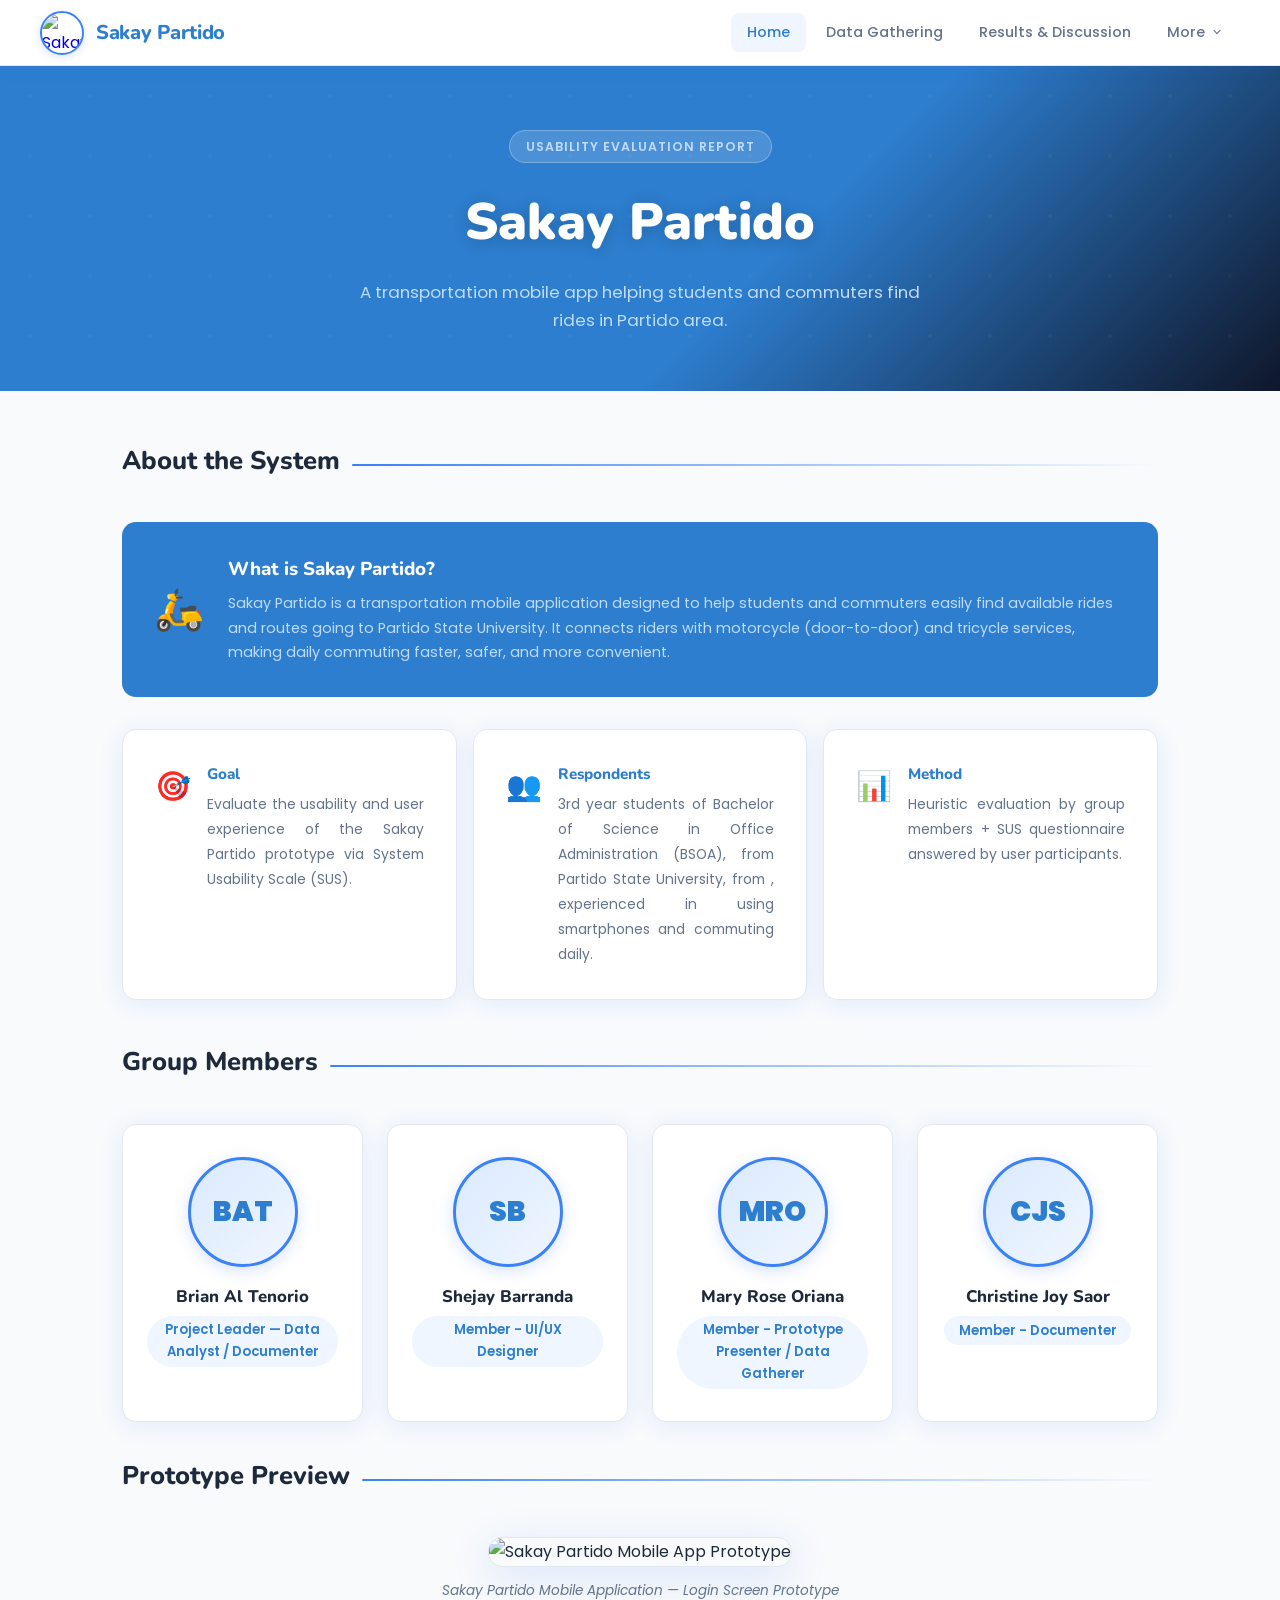
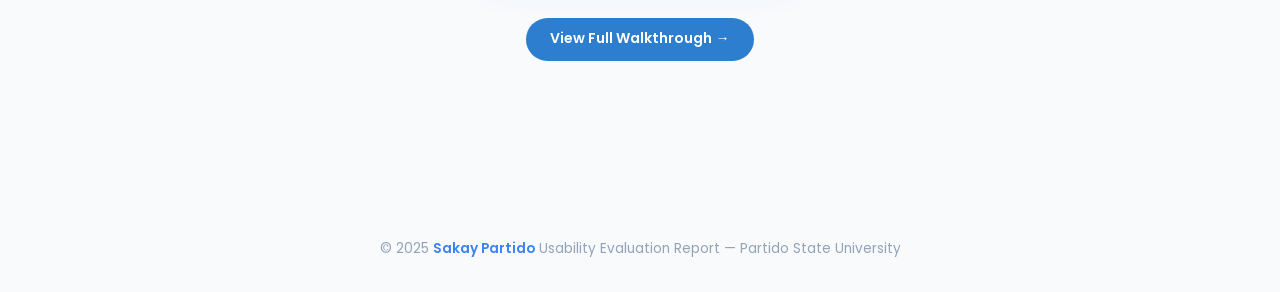
==== index.html @ 9b3f24c7 "Edited some" ====
<!DOCTYPE html>
<html lang="en">
<head>
    <meta charset="UTF-8">
    <meta name="viewport" content="width=device-width, initial-scale=1.0">
    <title>Sakay Partido – Home</title>
    <link rel="stylesheet" href="style.css">
</head>
<body>

<!-- ─── NAVIGATOR ─── -->
<nav>
    <a class="logo-container" href="index.html">
        <div class="logo-circle">
            <img src="Logo.png" alt="Sakay Partido Logo">
        </div>
        <h2>Sakay Partido</h2>
    </a>
    <div class="nav-links">
        <a href="index.html" class="active">Home</a>
        <a href="data-gathering.html">Data Gathering</a>
        <a href="result.html">Results &amp; Discussion</a>
        <div class="dropdown">
            <button class="dropdown-btn" id="moreBtn">
                More
                <svg viewBox="0 0 20 20" fill="currentColor">
                    <path fill-rule="evenodd" d="M5.23 7.21a.75.75 0 011.06.02L10 11.168l3.71-3.938a.75.75 0 111.08 1.04l-4.25 4.5a.75.75 0 01-1.08 0l-4.25-4.5a.75.75 0 01.02-1.06z" clip-rule="evenodd"/>
                </svg>
            </button>
            <div class="dropdown-menu" id="dropdownMenu">
                <a href="reflection.html"><span class="icon">💭</span> Reflection</a>
                <a href="prototype.html"><span class="icon">📱</span> Prototype Walkthrough</a>
            </div>
        </div>
    </div>
</nav>

<!-- ─── HERO ─── -->
<div class="page-header">
    <div class="tag">Usability Evaluation Report</div>
    <h1>Sakay Partido</h1>
    <p>A transportation mobile app helping students and commuters find rides in Partido area.</p>
</div>

<!-- ─── MAIN ─── -->
<main>

    <!-- About -->
    <div class="section-divider">
        <h2 class="section-title">About the System</h2>
    </div>

    <div class="info-strip">
        <div class="icon-big">🛵</div>
        <div>
            <h3>What is Sakay Partido?</h3>
            <p>Sakay Partido is a transportation mobile application designed to help students and commuters easily find available rides and routes going to Partido State University. 
            It connects riders with motorcycle (door-to-door) and tricycle services, making daily commuting faster, safer, and more convenient.</p>
        </div>
    </div>

    <div style="display:grid; grid-template-columns: repeat(auto-fit, minmax(220px,1fr)); gap:1rem; margin-bottom:2.5rem;">
        <div class="card" style="margin-bottom:0; display:flex; align-items:flex-start; gap:1rem;">
            <div style="font-size:1.8rem; flex-shrink:0;">🎯</div>
            <div>
                <h3 style="border:none; padding:0; margin-bottom:0.3rem; font-size:0.95rem;">Goal</h3>
                <p style="font-size:0.87rem;">Evaluate the usability and user experience of the Sakay Partido prototype via System Usability Scale (SUS).</p>
            </div>
        </div>
        <div class="card" style="margin-bottom:0; display:flex; align-items:flex-start; gap:1rem;">
            <div style="font-size:1.8rem; flex-shrink:0;">👥</div>
            <div>
                <h3 style="border:none; padding:0; margin-bottom:0.3rem; font-size:0.95rem;">Respondents</h3>
                <p style="font-size:0.87rem;">3rd year students of Bachelor of Science in Office Administration (BSOA), from Partido State University, from , experienced in using smartphones and commuting daily.</p>
            </div>
        </div>
        <div class="card" style="margin-bottom:0; display:flex; align-items:flex-start; gap:1rem;">
            <div style="font-size:1.8rem; flex-shrink:0;">📊</div>
            <div>
                <h3 style="border:none; padding:0; margin-bottom:0.3rem; font-size:0.95rem;">Method</h3>
                <p style="font-size:0.87rem;">Heuristic evaluation by group members + SUS questionnaire answered by user participants.</p>
            </div>
        </div>
    </div>

    <!-- Group Members -->
    <div class="section-divider">
        <h2 class="section-title">Group Members</h2>
    </div>

    <div class="group-members">
        <div class="member-card">
            <img src="images/john.jpg" alt="BAT" class="member-image"
                 onerror="this.outerHTML='<div class=\'member-image fallback\'>BAT</div>'">
            <div class="member-name">Brian Al Tenorio</div>
            <div class="member-role">Project Leader — Data Analyst / Documenter</div>
        </div>
        <div class="member-card">
            <img src="images/maria.jpg" alt="SB" class="member-image"
                 onerror="this.outerHTML='<div class=\'member-image fallback\'>SB</div>'">
            <div class="member-name">Shejay Barranda</div>
            <div class="member-role">Member - UI/UX Designer</div>
        </div>
        <div class="member-card">
            <img src= "MR Oriana.jpg" alt="MRO" class="member-image"
                 onerror="this.outerHTML='<div class=\'member-image fallback\'>MRO</div>'">
            <div class="member-name">Mary Rose Oriana</div>
            <div class="member-role">Member - Prototype Presenter / Data Gatherer</div>
        </div>
        <div class="member-card">
            <img src="CJ Saor.jpg" alt="CJS" class="member-image"
                 onerror="this.outerHTML='<div class=\'member-image fallback\'>CJS</div>'">
            <div class="member-name">Christine Joy Saor</div>
            <div class="member-role">Member - Documenter</div>
        </div>
    </div>

    <!-- Prototype Preview -->
    <div class="section-divider">
        <h2 class="section-title">Prototype Preview</h2>
    </div>

    <div class="prototype-preview">
        <img src="Prototype_Preview.png" alt="Sakay Partido Mobile App Prototype" class="prototype-screenshot">
        <p>Sakay Partido Mobile Application — Login Screen Prototype</p>
        <a href="prototype.html" style="display:inline-block; margin-top:1rem; background:var(--primary); color:#fff; padding:0.6rem 1.5rem; border-radius:99px; text-decoration:none; font-weight:600; font-size:0.88rem; transition:background 0.2s;" onmouseover="this.style.background='var(--primary-dark)'" onmouseout="this.style.background='var(--primary)'">
            View Full Walkthrough →
        </a>
    </div>

</main>

<footer>
    <p>&copy; 2025 <span>Sakay Partido</span> Usability Evaluation Report &mdash; Partido State University</p>
</footer>

<script>
    const btn = document.getElementById('moreBtn');
    const menu = document.getElementById('dropdownMenu');
    btn.addEventListener('click', () => {
        btn.classList.toggle('open');
        menu.classList.toggle('open');
    });
    document.addEventListener('click', (e) => {
        if (!btn.contains(e.target) && !menu.contains(e.target)) {
            btn.classList.remove('open');
            menu.classList.remove('open');
        }
    });
</script>
</body>
</html>
---- style.css ----
@import url('https://fonts.googleapis.com/css2?family=Nunito:wght@400;600;700;800;900&family=Poppins:wght@400;500;600;700&display=swap');

:root {
    --primary: #2d7ecf;
    --primary-dark: #2d7ecf;
    --primary-light: #3b82f6;
    --accent: #06b6d4;
    --text: #1e293b;
    --text-muted: #64748b;
    --surface: #f8fafc;
    --surface-2: #f1f5f9;
    --white: #ffffff;
    --border: #e2e8f0;
    --shadow: 0 4px 24px rgba(37,99,235,0.10);
    --shadow-lg: 0 10px 40px rgba(37,99,235,0.15);
    --radius: 14px;
    --radius-sm: 8px;
}

* { margin: 0; padding: 0; box-sizing: border-box; }

html { scroll-behavior: smooth; }

body {
    font-family: 'Poppins', sans-serif;
    background: var(--surface);
    color: var(--text);
    line-height: 1.7;
    min-height: 100vh;
}

/* ─── NAV ─── */
nav {
    background: var(--white);
    border-bottom: 1px solid var(--border);
    padding: 0 2.5rem;
    display: flex;
    justify-content: space-between;
    align-items: center;
    position: sticky;
    top: 0;
    z-index: 100;
    box-shadow: 0 2px 16px rgba(37,99,235,0.08);
    height: 66px;
}

.logo-container {
    display: flex;
    align-items: center;
    gap: 12px;
    text-decoration: none;
}

.logo-circle {
    width: 44px;
    height: 44px;
    border-radius: 50%;
    overflow: hidden;
    border: 2px solid var(--primary-light);
    flex-shrink: 0;
    box-shadow: 0 2px 8px rgba(37,99,235,0.18);
}

.logo-circle img {
    width: 100%;
    height: 100%;
    object-fit: cover;
}

.logo-container h2 {
    font-family: 'Nunito', sans-serif;
    font-weight: 800;
    font-size: 1.25rem;
    color: var(--primary);
    letter-spacing: -0.3px;
}

/* Nav links */
.nav-links {
    display: flex;
    align-items: center;
    gap: 0.25rem;
}

.nav-links a {
    color: var(--text-muted);
    text-decoration: none;
    padding: 0.45rem 1rem;
    border-radius: var(--radius-sm);
    font-size: 0.9rem;
    font-weight: 500;
    transition: all 0.2s;
    white-space: nowrap;
}

.nav-links a:hover,
.nav-links a.active {
    background: #eff6ff;
    color: var(--primary);
}

/* Dropdown */
.dropdown {
    position: relative;
}

.dropdown-btn {
    background: none;
    border: none;
    cursor: pointer;
    color: var(--text-muted);
    padding: 0.45rem 1rem;
    border-radius: var(--radius-sm);
    font-size: 0.9rem;
    font-weight: 500;
    font-family: 'Poppins', sans-serif;
    display: flex;
    align-items: center;
    gap: 5px;
    transition: all 0.2s;
}

.dropdown-btn:hover,
.dropdown-btn.open {
    background: #eff6ff;
    color: var(--primary);
}

.dropdown-btn svg {
    transition: transform 0.25s;
    width: 14px;
    height: 14px;
}

.dropdown-btn.open svg {
    transform: rotate(180deg);
}

.dropdown-menu {
    position: absolute;
    right: 0;
    top: calc(100% + 8px);
    background: var(--white);
    border: 1px solid var(--border);
    border-radius: var(--radius);
    box-shadow: var(--shadow-lg);
    min-width: 200px;
    overflow: hidden;
    opacity: 0;
    transform: translateY(-8px);
    pointer-events: none;
    transition: all 0.22s cubic-bezier(.4,0,.2,1);
}

.dropdown-menu.open {
    opacity: 1;
    transform: translateY(0);
    pointer-events: all;
}

.dropdown-menu a {
    display: flex;
    align-items: center;
    gap: 10px;
    padding: 0.75rem 1.25rem;
    color: var(--text);
    text-decoration: none;
    font-size: 0.875rem;
    font-weight: 500;
    transition: background 0.15s;
    border-bottom: 1px solid var(--border);
}

.dropdown-menu a:last-child { border-bottom: none; }

.dropdown-menu a:hover {
    background: #eff6ff;
    color: var(--primary);
}

.dropdown-menu a .icon {
    font-size: 1rem;
    width: 22px;
    text-align: center;
}

/* ─── PAGE HEADER ─── */
.page-header {
    background: linear-gradient(135deg, var(--primary) 0%, var(--primary-dark) 60%, #0f172a 100%);
    color: var(--white);
    padding: 4rem 2rem 3.5rem;
    text-align: center;
    position: relative;
    overflow: hidden;
}

.page-header::before {
    content: '';
    position: absolute;
    inset: 0;
    background: url("data:image/svg+xml,%3Csvg width='60' height='60' viewBox='0 0 60 60' xmlns='http://www.w3.org/2000/svg'%3E%3Cg fill='none' fill-rule='evenodd'%3E%3Cg fill='%23ffffff' fill-opacity='0.04'%3E%3Ccircle cx='30' cy='30' r='2'/%3E%3C/g%3E%3C/g%3E%3C/svg%3E");
    pointer-events: none;
}

.page-header .tag {
    display: inline-block;
    background: rgba(255,255,255,0.15);
    border: 1px solid rgba(255,255,255,0.25);
    border-radius: 99px;
    padding: 0.3rem 1rem;
    font-size: 0.78rem;
    font-weight: 600;
    letter-spacing: 1px;
    text-transform: uppercase;
    margin-bottom: 1rem;
    color: #bfdbfe;
}

.page-header h1 {
    font-family: 'Nunito', sans-serif;
    font-size: clamp(2rem, 5vw, 3.2rem);
    font-weight: 900;
    margin-bottom: 0.75rem;
    color: var(--white);
    text-shadow: 0 2px 16px rgba(0,0,0,0.2);
    text-align: center;
    border: none;
}

.page-header p {
    font-size: 1.05rem;
    color: #bfdbfe;
    max-width: 560px;
    margin: 0 auto;
    text-align: center;
}

/* ─── MAIN CONTENT ─── */
main {
    max-width: 1100px;
    margin: 0 auto;
    padding: 3rem 2rem;
}

/* ─── SECTION TITLES ─── */
.section-title {
    font-family: 'Nunito', sans-serif;
    font-size: 1.6rem;
    font-weight: 800;
    color: var(--dark);
    margin-bottom: 0.5rem;
}

.section-subtitle {
    color: var(--text-muted);
    font-size: 0.95rem;
    margin-bottom: 2rem;
}

.section-divider {
    display: flex;
    align-items: center;
    gap: 12px;
    margin-bottom: 2rem;
}

.section-divider::after {
    content: '';
    flex: 1;
    height: 2px;
    background: linear-gradient(to right, var(--primary-light), transparent);
    border-radius: 99px;
}

/* ─── CARDS ─── */
.card {
    background: var(--white);
    border: 1px solid var(--border);
    border-radius: var(--radius);
    padding: 2rem;
    margin-bottom: 1.5rem;
    box-shadow: var(--shadow);
    transition: box-shadow 0.2s, transform 0.2s;
}

.card:hover {
    box-shadow: var(--shadow-lg);
    transform: translateY(-2px);
}

.card h3 {
    font-family: 'Nunito', sans-serif;
    font-size: 1.15rem;
    font-weight: 800;
    color: var(--primary);
    margin-bottom: 1rem;
    padding-bottom: 0.6rem;
    border-bottom: 2px solid #eff6ff;
}

.card p {
    color: var(--text-muted);
    font-size: 0.95rem;
    line-height: 1.8;
    text-align: justify;
}

/* ─── MEMBER CARDS ─── */
.group-members {
    display: grid;
    grid-template-columns: repeat(auto-fit, minmax(220px, 1fr));
    gap: 1.5rem;
    margin: 2rem 0;
}

.member-card {
    background: var(--white);
    border: 1px solid var(--border);
    border-radius: var(--radius);
    padding: 2rem 1.5rem;
    text-align: center;
    box-shadow: var(--shadow);
    transition: all 0.3s cubic-bezier(.4,0,.2,1);
}

.member-card:hover {
    transform: translateY(-6px);
    box-shadow: var(--shadow-lg);
    border-color: var(--primary-light);
}

.member-image {
    width: 110px;
    height: 110px;
    border-radius: 50%;
    margin: 0 auto 1rem;
    object-fit: cover;
    border: 3px solid var(--primary-light);
    box-shadow: 0 4px 16px rgba(37,99,235,0.18);
    display: block;
    background: linear-gradient(135deg, #e0e7ff, #eff6ff);
}

.member-image.fallback {
    display: flex;
    align-items: center;
    justify-content: center;
    color: var(--primary);
    font-weight: 900;
    font-size: 28px;
    background: linear-gradient(135deg, #dbeafe, #eff6ff);
    border: 3px solid var(--primary-light);
}

.member-name {
    font-family: 'Nunito', sans-serif;
    font-size: 1.05rem;
    font-weight: 800;
    color: var(--dark);
    margin-bottom: 0.25rem;
}

.member-role {
    color: var(--primary);
    font-size: 0.82rem;
    font-weight: 600;
    background: #eff6ff;
    border-radius: 99px;
    display: inline-block;
    padding: 0.2rem 0.9rem;
}

/* ─── PROTOTYPE PREVIEW ─── */
.prototype-preview {
    text-align: center;
    margin: 2rem 0;
}

.prototype-screenshot {
    max-width: 340px;
    width: 100%;
    border-radius: var(--radius);
    box-shadow: var(--shadow-lg);
    border: 1px solid var(--border);
}

.prototype-preview p {
    color: var(--text-muted);
    font-size: 0.85rem;
    margin-top: 0.75rem;
    text-align: center;
    font-style: italic;
}

/* ─── TABLE ─── */
.table-wrapper {
    overflow-x: auto;
    border-radius: var(--radius-sm);
    border: 1px solid var(--border);
}

table {
    width: 100%;
    border-collapse: collapse;
    font-size: 0.88rem;
}

th {
    background: var(--primary);
    color: var(--white);
    font-weight: 600;
    padding: 0.9rem 1rem;
    text-align: center;
    font-family: 'Nunito', sans-serif;
    font-size: 0.82rem;
    letter-spacing: 0.3px;
}

td {
    padding: 0.8rem 1rem;
    text-align: center;
    border-bottom: 1px solid var(--border);
    color: var(--text-muted);
    font-size: 0.88rem;
}

td:nth-child(2) { text-align: left; color: var(--text); }

tr:last-child td { border-bottom: none; }
tr:nth-child(even) td { background: #f8fafc; }

/* ─── MEMBER EVAL ─── */
.member-eval {
    padding: 1rem 1.25rem;
    background: #f8fafc;
    border-left: 4px solid var(--primary);
    border-radius: 0 var(--radius-sm) var(--radius-sm) 0;
    margin-bottom: 0.75rem;
}

.member-eval strong {
    font-family: 'Nunito', sans-serif;
    font-weight: 800;
    color: var(--primary);
}

.member-eval p {
    font-size: 0.88rem;
    margin: 0;
    color: var(--text-muted);
    text-align: left;
}

/* ─── DOCS ─── */
.docs-grid {
    display: flex;
    flex-wrap: wrap;
    gap: 1rem;
    margin-top: 1rem;
}

img.documentation {
    width: 180px;
    height: 130px;
    object-fit: cover;
    border-radius: var(--radius-sm);
    border: 1px solid var(--border);
    box-shadow: var(--shadow);
}

/* ─── FOOTER ─── */
footer {
    background: var(--dark);
    color: #94a3b8;
    text-align: center;
    padding: 2rem;
    margin-top: 4rem;
    font-size: 0.85rem;
}

footer span {
    color: var(--primary-light);
    font-weight: 600;
}

/* ─── BADGE ─── */
.badge {
    display: inline-block;
    background: #eff6ff;
    color: var(--primary);
    border: 1px solid #bfdbfe;
    border-radius: 99px;
    padding: 0.2rem 0.75rem;
    font-size: 0.78rem;
    font-weight: 700;
    margin-bottom: 1rem;
}

/* ─── HIGHLIGHT BOX ─── */
.highlight-box {
    background: linear-gradient(135deg, #eff6ff, #e0f2fe);
    border: 1px solid #bfdbfe;
    border-radius: var(--radius);
    padding: 1.5rem 2rem;
    margin-bottom: 1.5rem;
}

.highlight-box h4 {
    font-family: 'Nunito', sans-serif;
    font-weight: 800;
    color: var(--primary-dark);
    margin-bottom: 0.5rem;
}

.highlight-box p {
    color: var(--mid);
    font-size: 0.93rem;
    margin: 0;
}

/* ─── SCORE CARDS ─── */
.score-grid {
    display: grid;
    grid-template-columns: repeat(auto-fit, minmax(160px, 1fr));
    gap: 1rem;
    margin: 1.5rem 0;
}

.score-card {
    background: var(--white);
    border: 1px solid var(--border);
    border-radius: var(--radius);
    padding: 1.5rem 1rem;
    text-align: center;
    box-shadow: var(--shadow);
}

.score-card .score-val {
    font-family: 'Nunito', sans-serif;
    font-size: 2.2rem;
    font-weight: 900;
    color: var(--primary);
    line-height: 1;
    margin-bottom: 0.4rem;
}

.score-card .score-label {
    font-size: 0.78rem;
    color: var(--text-muted);
    font-weight: 600;
    text-transform: uppercase;
    letter-spacing: 0.5px;
}

.score-card .score-tag {
    margin-top: 0.5rem;
    display: inline-block;
    background: #dcfce7;
    color: #166534;
    border-radius: 99px;
    padding: 0.15rem 0.7rem;
    font-size: 0.75rem;
    font-weight: 700;
}

/* ─── STEP CARDS (Prototype Walkthrough) ─── */
.steps-list {
    display: flex;
    flex-direction: column;
    gap: 1.25rem;
}

.step-item {
    display: flex;
    gap: 1.25rem;
    align-items: flex-start;
    background: var(--white);
    border: 1px solid var(--border);
    border-radius: var(--radius);
    padding: 1.5rem;
    box-shadow: var(--shadow);
    transition: all 0.2s;
}

.step-item:hover {
    box-shadow: var(--shadow-lg);
    border-color: var(--primary-light);
}

.step-num {
    width: 42px;
    height: 42px;
    border-radius: 50%;
    background: linear-gradient(135deg, var(--primary), var(--primary-dark));
    color: var(--white);
    font-family: 'Nunito', sans-serif;
    font-weight: 900;
    font-size: 1.1rem;
    display: flex;
    align-items: center;
    justify-content: center;
    flex-shrink: 0;
    box-shadow: 0 2px 8px rgba(37,99,235,0.3);
}

.step-body h4 {
    font-family: 'Nunito', sans-serif;
    font-weight: 800;
    color: var(--dark);
    margin-bottom: 0.3rem;
}

.step-body p {
    font-size: 0.9rem;
    color: var(--text-muted);
    margin: 0;
    text-align: left;
}

/* ─── REFLECTION ─── */
.reflection-block {
    background: var(--white);
    border: 1px solid var(--border);
    border-radius: var(--radius);
    padding: 2rem;
    margin-bottom: 1.5rem;
    box-shadow: var(--shadow);
    border-left: 5px solid var(--primary);
}

.reflection-block .author {
    display: flex;
    align-items: center;
    gap: 12px;
    margin-bottom: 1rem;
}

.reflection-block .author-avatar {
    width: 44px;
    height: 44px;
    border-radius: 50%;
    background: linear-gradient(135deg, #dbeafe, #eff6ff);
    display: flex;
    align-items: center;
    justify-content: center;
    font-family: 'Nunito', sans-serif;
    font-weight: 900;
    font-size: 0.95rem;
    color: var(--primary);
    border: 2px solid var(--primary-light);
    flex-shrink: 0;
}

.reflection-block .author-info strong {
    display: block;
    font-family: 'Nunito', sans-serif;
    font-weight: 800;
    color: var(--dark);
    font-size: 0.95rem;
}

.reflection-block .author-info span {
    font-size: 0.8rem;
    color: var(--primary);
    font-weight: 500;
}

.reflection-block blockquote {
    font-size: 0.95rem;
    line-height: 1.85;
    color: var(--text-muted);
    font-style: italic;
    border: none;
    padding: 0;
    margin: 0;
    text-align: justify;
}

/* ─── INFO BLOCK ─── */
.info-strip {
    background: linear-gradient(135deg, var(--primary) 0%, var(--primary-dark) 100%);
    color: var(--white);
    border-radius: var(--radius);
    padding: 2rem;
    margin-bottom: 2rem;
    display: flex;
    align-items: center;
    gap: 1.5rem;
}

.info-strip .icon-big {
    font-size: 2.5rem;
    flex-shrink: 0;
}

.info-strip h3 {
    font-family: 'Nunito', sans-serif;
    font-weight: 800;
    margin-bottom: 0.3rem;
}

.info-strip p {
    font-size: 0.9rem;
    color: #bfdbfe;
    margin: 0;
    text-align: left;
}

/* ─── RESPONSIVE ─── */
@media (max-width: 768px) {
    nav {
        padding: 0 1.25rem;
        height: auto;
        flex-wrap: wrap;
        gap: 0.5rem;
        padding: 0.75rem 1.25rem;
    }

    .nav-links {
        flex-wrap: wrap;
        gap: 0.25rem;
        width: 100%;
    }

    .nav-links a, .dropdown-btn {
        font-size: 0.82rem;
        padding: 0.35rem 0.75rem;
    }

    main { padding: 2rem 1.25rem; }

    .group-members {
        grid-template-columns: 1fr 1fr;
    }

    .score-grid {
        grid-template-columns: 1fr 1fr;
    }

    .step-item {
        flex-direction: column;
        gap: 0.75rem;
    }
}

@media (max-width: 480px) {
    .group-members { grid-template-columns: 1fr; }
}
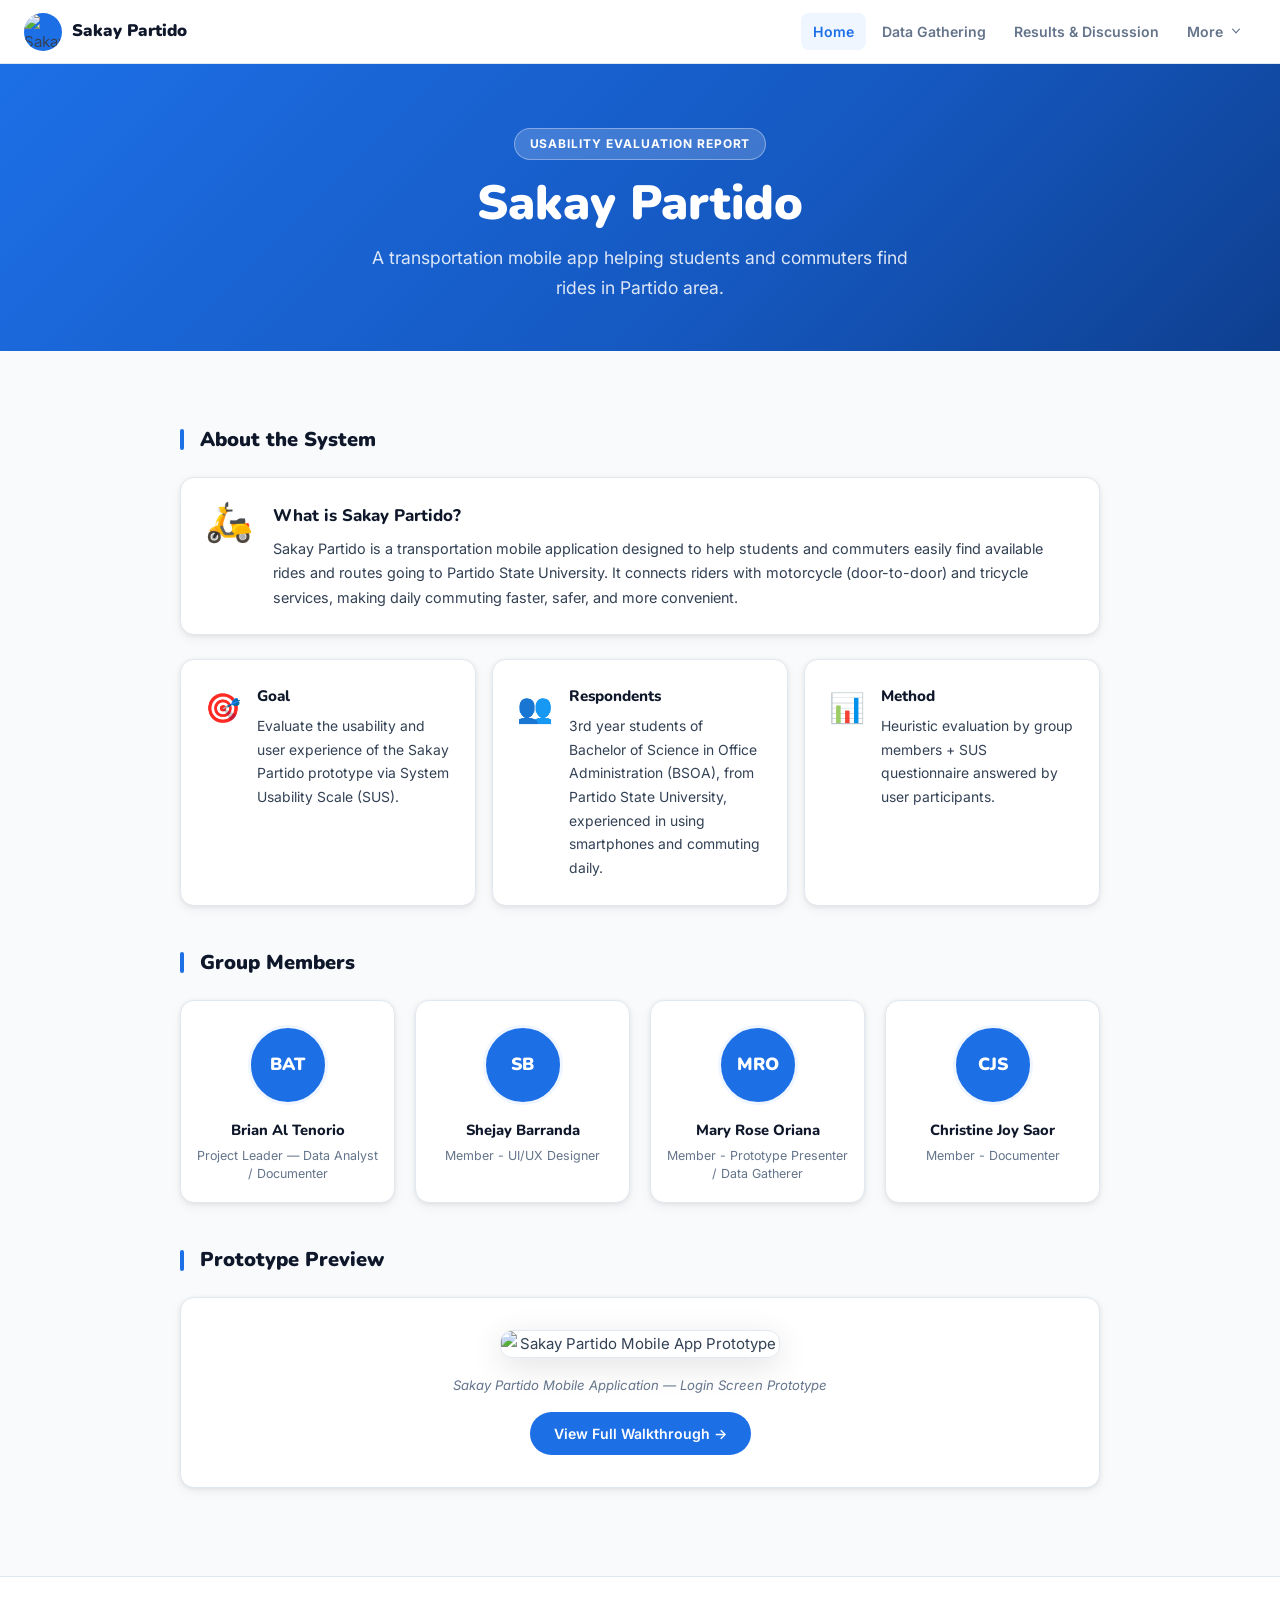
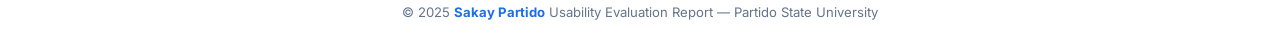
==== commit 31aff677: "responsiveness" ====
--- a/index.html
+++ b/index.html
@@ -12,10 +12,12 @@
 <nav>
     <a class="logo-container" href="index.html">
         <div class="logo-circle">
-            <img src="Logo.png" alt="Sakay Partido Logo">
+            <img src="images/Logo.png" alt="Sakay Partido Logo">
         </div>
         <h2>Sakay Partido</h2>
     </a>
+
+    <!-- Desktop links -->
     <div class="nav-links">
         <a href="index.html" class="active">Home</a>
         <a href="data-gathering.html">Data Gathering</a>
@@ -33,7 +35,21 @@
             </div>
         </div>
     </div>
+
+    <!-- Hamburger (mobile) -->
+    <button class="hamburger" id="hamburger" aria-label="Open menu">
+        <span></span><span></span><span></span>
+    </button>
 </nav>
+
+<!-- Mobile nav drawer -->
+<div class="mobile-nav" id="mobileNav">
+    <a href="index.html" class="active">🏠 Home</a>
+    <a href="data-gathering.html">📋 Data Gathering</a>
+    <a href="result.html">📊 Results &amp; Discussion</a>
+    <a href="reflection.html">💭 Reflection</a>
+    <a href="prototype.html">📱 Prototype Walkthrough</a>
+</div>
 
 <!-- ─── HERO ─── -->
 <div class="page-header">
@@ -59,7 +75,7 @@
         </div>
     </div>
 
-    <div style="display:grid; grid-template-columns: repeat(auto-fit, minmax(220px,1fr)); gap:1rem; margin-bottom:2.5rem;">
+    <div style="display:grid; grid-template-columns: repeat(auto-fit, minmax(200px,1fr)); gap:1rem; margin-bottom:2.5rem;">
         <div class="card" style="margin-bottom:0; display:flex; align-items:flex-start; gap:1rem;">
             <div style="font-size:1.8rem; flex-shrink:0;">🎯</div>
             <div>
@@ -71,7 +87,7 @@
             <div style="font-size:1.8rem; flex-shrink:0;">👥</div>
             <div>
                 <h3 style="border:none; padding:0; margin-bottom:0.3rem; font-size:0.95rem;">Respondents</h3>
-                <p style="font-size:0.87rem;">3rd year students of Bachelor of Science in Office Administration (BSOA), from Partido State University, from , experienced in using smartphones and commuting daily.</p>
+                <p style="font-size:0.87rem;">3rd year students of Bachelor of Science in Office Administration (BSOA), from Partido State University, experienced in using smartphones and commuting daily.</p>
             </div>
         </div>
         <div class="card" style="margin-bottom:0; display:flex; align-items:flex-start; gap:1rem;">
@@ -102,7 +118,7 @@
             <div class="member-role">Member - UI/UX Designer</div>
         </div>
         <div class="member-card">
-            <img src= "MR Oriana.jpg" alt="MRO" class="member-image"
+            <img src="MR Oriana.jpg" alt="MRO" class="member-image"
                  onerror="this.outerHTML='<div class=\'member-image fallback\'>MRO</div>'">
             <div class="member-name">Mary Rose Oriana</div>
             <div class="member-role">Member - Prototype Presenter / Data Gatherer</div>
@@ -135,18 +151,26 @@
 </footer>
 
 <script>
+    // Desktop dropdown
     const btn = document.getElementById('moreBtn');
     const menu = document.getElementById('dropdownMenu');
-    btn.addEventListener('click', () => {
+    btn.addEventListener('click', (e) => {
+        e.stopPropagation();
         btn.classList.toggle('open');
         menu.classList.toggle('open');
     });
-    document.addEventListener('click', (e) => {
-        if (!btn.contains(e.target) && !menu.contains(e.target)) {
-            btn.classList.remove('open');
-            menu.classList.remove('open');
-        }
+    document.addEventListener('click', () => {
+        btn.classList.remove('open');
+        menu.classList.remove('open');
+    });
+
+    // Mobile hamburger
+    const hamburger = document.getElementById('hamburger');
+    const mobileNav = document.getElementById('mobileNav');
+    hamburger.addEventListener('click', () => {
+        hamburger.classList.toggle('open');
+        mobileNav.classList.toggle('open');
     });
 </script>
 </body>
-</html>
+</html>
--- a/style.css
+++ b/style.css
@@ -1,748 +1,823 @@
-@import url('https://fonts.googleapis.com/css2?family=Nunito:wght@400;600;700;800;900&family=Poppins:wght@400;500;600;700&display=swap');
-
+/* ═══════════════════════════════════════════════
+   SAKAY PARTIDO — style.css
+   Fully responsive: mobile-first design
+   ═══════════════════════════════════════════════ */
+
+/* ── Google Fonts ── */
+@import url('https://fonts.googleapis.com/css2?family=Nunito:wght@400;600;700;800;900&family=Inter:wght@400;500;600&display=swap');
+
+/* ── CSS Variables ── */
 :root {
-    --primary: #2d7ecf;
-    --primary-dark: #2d7ecf;
-    --primary-light: #3b82f6;
-    --accent: #06b6d4;
-    --text: #1e293b;
-    --text-muted: #64748b;
-    --surface: #f8fafc;
-    --surface-2: #f1f5f9;
-    --white: #ffffff;
-    --border: #e2e8f0;
-    --shadow: 0 4px 24px rgba(37,99,235,0.10);
-    --shadow-lg: 0 10px 40px rgba(37,99,235,0.15);
-    --radius: 14px;
-    --radius-sm: 8px;
-}
-
-* { margin: 0; padding: 0; box-sizing: border-box; }
-
+  --primary:        #1d6fe6;
+  --primary-dark:   #1558c0;
+  --primary-light:  #93c5fd;
+  --primary-bg:     #eff6ff;
+  --white:          #ffffff;
+  --dark:           #0f172a;
+  --text:           #334155;
+  --text-muted:     #64748b;
+  --border:         #e2e8f0;
+  --bg:             #f8fafc;
+  --radius:         14px;
+  --radius-sm:      8px;
+  --shadow:         0 1px 4px rgba(0,0,0,.07), 0 4px 12px rgba(0,0,0,.05);
+  --shadow-lg:      0 8px 32px rgba(0,0,0,.12);
+  --nav-h:          64px;
+}
+
+/* ── Reset ── */
+*, *::before, *::after { box-sizing: border-box; margin: 0; padding: 0; }
 html { scroll-behavior: smooth; }
-
 body {
-    font-family: 'Poppins', sans-serif;
-    background: var(--surface);
-    color: var(--text);
-    line-height: 1.7;
-    min-height: 100vh;
-}
-
-/* ─── NAV ─── */
+  font-family: 'Inter', sans-serif;
+  font-size: 15px;
+  line-height: 1.7;
+  color: var(--text);
+  background: var(--bg);
+  min-height: 100vh;
+}
+img { max-width: 100%; display: block; }
+a { text-decoration: none; color: inherit; }
+
+/* ══════════════════════════════════════════
+   NAVIGATION
+══════════════════════════════════════════ */
 nav {
-    background: var(--white);
-    border-bottom: 1px solid var(--border);
-    padding: 0 2.5rem;
-    display: flex;
-    justify-content: space-between;
-    align-items: center;
-    position: sticky;
-    top: 0;
-    z-index: 100;
-    box-shadow: 0 2px 16px rgba(37,99,235,0.08);
-    height: 66px;
-}
-
+  position: sticky;
+  top: 0;
+  z-index: 100;
+  display: flex;
+  align-items: center;
+  justify-content: space-between;
+  height: var(--nav-h);
+  padding: 0 1.5rem;
+  background: rgba(255,255,255,0.92);
+  backdrop-filter: blur(12px);
+  border-bottom: 1px solid var(--border);
+  gap: 1rem;
+}
+
+/* Logo */
 .logo-container {
-    display: flex;
-    align-items: center;
-    gap: 12px;
-    text-decoration: none;
-}
-
+  display: flex;
+  align-items: center;
+  gap: 0.65rem;
+  flex-shrink: 0;
+  text-decoration: none;
+}
 .logo-circle {
-    width: 44px;
-    height: 44px;
-    border-radius: 50%;
-    overflow: hidden;
-    border: 2px solid var(--primary-light);
-    flex-shrink: 0;
-    box-shadow: 0 2px 8px rgba(37,99,235,0.18);
-}
-
-.logo-circle img {
-    width: 100%;
-    height: 100%;
-    object-fit: cover;
-}
-
-.logo-container h2 {
-    font-family: 'Nunito', sans-serif;
-    font-weight: 800;
-    font-size: 1.25rem;
-    color: var(--primary);
-    letter-spacing: -0.3px;
+  width: 38px;
+  height: 38px;
+  border-radius: 50%;
+  background: var(--primary);
+  display: flex;
+  align-items: center;
+  justify-content: center;
+  overflow: hidden;
+  flex-shrink: 0;
+}
+.logo-circle img { width: 100%; height: 100%; object-fit: cover; }
+nav h2 {
+  font-family: 'Nunito', sans-serif;
+  font-weight: 900;
+  font-size: 1.05rem;
+  color: var(--dark);
+  white-space: nowrap;
 }
 
 /* Nav links */
 .nav-links {
-    display: flex;
-    align-items: center;
-    gap: 0.25rem;
-}
-
+  display: flex;
+  align-items: center;
+  gap: 0.25rem;
+  flex-wrap: nowrap;
+}
 .nav-links a {
-    color: var(--text-muted);
-    text-decoration: none;
-    padding: 0.45rem 1rem;
-    border-radius: var(--radius-sm);
-    font-size: 0.9rem;
-    font-weight: 500;
-    transition: all 0.2s;
-    white-space: nowrap;
-}
-
+  font-size: 0.88rem;
+  font-weight: 600;
+  color: var(--text-muted);
+  padding: 0.4rem 0.75rem;
+  border-radius: var(--radius-sm);
+  transition: background .18s, color .18s;
+  white-space: nowrap;
+}
 .nav-links a:hover,
 .nav-links a.active {
-    background: #eff6ff;
-    color: var(--primary);
-}
-
-/* Dropdown */
-.dropdown {
-    position: relative;
-}
-
+  background: var(--primary-bg);
+  color: var(--primary);
+}
+
+/* Hamburger (mobile only) */
+.hamburger {
+  display: none;
+  flex-direction: column;
+  gap: 5px;
+  background: none;
+  border: none;
+  cursor: pointer;
+  padding: 6px;
+  flex-shrink: 0;
+}
+.hamburger span {
+  display: block;
+  width: 22px;
+  height: 2.5px;
+  background: var(--dark);
+  border-radius: 2px;
+  transition: transform .25s, opacity .25s;
+}
+.hamburger.open span:nth-child(1) { transform: translateY(7.5px) rotate(45deg); }
+.hamburger.open span:nth-child(2) { opacity: 0; }
+.hamburger.open span:nth-child(3) { transform: translateY(-7.5px) rotate(-45deg); }
+
+/* Mobile nav drawer */
+.mobile-nav {
+  display: none;
+  position: fixed;
+  top: var(--nav-h);
+  left: 0; right: 0;
+  background: var(--white);
+  border-bottom: 1px solid var(--border);
+  z-index: 99;
+  padding: 1rem 1.5rem 1.5rem;
+  box-shadow: var(--shadow-lg);
+}
+.mobile-nav.open { display: flex; flex-direction: column; gap: 0.25rem; }
+.mobile-nav a {
+  font-size: 0.95rem;
+  font-weight: 600;
+  color: var(--text);
+  padding: 0.65rem 0.75rem;
+  border-radius: var(--radius-sm);
+  transition: background .15s;
+}
+.mobile-nav a:hover, .mobile-nav a.active {
+  background: var(--primary-bg);
+  color: var(--primary);
+}
+
+/* Dropdown (desktop) */
+.dropdown { position: relative; }
 .dropdown-btn {
-    background: none;
-    border: none;
-    cursor: pointer;
-    color: var(--text-muted);
-    padding: 0.45rem 1rem;
-    border-radius: var(--radius-sm);
-    font-size: 0.9rem;
-    font-weight: 500;
-    font-family: 'Poppins', sans-serif;
-    display: flex;
-    align-items: center;
-    gap: 5px;
-    transition: all 0.2s;
-}
-
-.dropdown-btn:hover,
-.dropdown-btn.open {
-    background: #eff6ff;
-    color: var(--primary);
-}
-
-.dropdown-btn svg {
-    transition: transform 0.25s;
-    width: 14px;
-    height: 14px;
-}
-
-.dropdown-btn.open svg {
-    transform: rotate(180deg);
-}
-
+  display: flex;
+  align-items: center;
+  gap: 0.3rem;
+  background: none;
+  border: none;
+  cursor: pointer;
+  font-family: 'Inter', sans-serif;
+  font-size: 0.88rem;
+  font-weight: 600;
+  color: var(--text-muted);
+  padding: 0.4rem 0.75rem;
+  border-radius: var(--radius-sm);
+  transition: background .18s, color .18s;
+  white-space: nowrap;
+}
+.dropdown-btn svg { width: 16px; height: 16px; transition: transform .2s; }
+.dropdown-btn:hover, .dropdown-btn.open {
+  background: var(--primary-bg);
+  color: var(--primary);
+}
+.dropdown-btn.open svg { transform: rotate(180deg); }
 .dropdown-menu {
-    position: absolute;
-    right: 0;
-    top: calc(100% + 8px);
-    background: var(--white);
-    border: 1px solid var(--border);
-    border-radius: var(--radius);
-    box-shadow: var(--shadow-lg);
-    min-width: 200px;
-    overflow: hidden;
-    opacity: 0;
-    transform: translateY(-8px);
-    pointer-events: none;
-    transition: all 0.22s cubic-bezier(.4,0,.2,1);
-}
-
-.dropdown-menu.open {
-    opacity: 1;
-    transform: translateY(0);
-    pointer-events: all;
-}
-
+  display: none;
+  position: absolute;
+  top: calc(100% + 6px);
+  right: 0;
+  background: var(--white);
+  border: 1px solid var(--border);
+  border-radius: var(--radius);
+  box-shadow: var(--shadow-lg);
+  min-width: 200px;
+  overflow: hidden;
+  z-index: 200;
+}
+.dropdown-menu.open { display: block; }
 .dropdown-menu a {
-    display: flex;
-    align-items: center;
-    gap: 10px;
-    padding: 0.75rem 1.25rem;
-    color: var(--text);
-    text-decoration: none;
-    font-size: 0.875rem;
-    font-weight: 500;
-    transition: background 0.15s;
-    border-bottom: 1px solid var(--border);
-}
-
-.dropdown-menu a:last-child { border-bottom: none; }
-
-.dropdown-menu a:hover {
-    background: #eff6ff;
-    color: var(--primary);
-}
-
-.dropdown-menu a .icon {
-    font-size: 1rem;
-    width: 22px;
-    text-align: center;
-}
-
-/* ─── PAGE HEADER ─── */
+  display: flex;
+  align-items: center;
+  gap: 0.6rem;
+  padding: 0.75rem 1rem;
+  font-size: 0.88rem;
+  font-weight: 600;
+  color: var(--text);
+  transition: background .15s;
+}
+.dropdown-menu a:hover { background: var(--primary-bg); color: var(--primary); }
+.dropdown-menu .icon { font-size: 1rem; }
+
+/* ══════════════════════════════════════════
+   PAGE HEADER / HERO
+══════════════════════════════════════════ */
 .page-header {
-    background: linear-gradient(135deg, var(--primary) 0%, var(--primary-dark) 60%, #0f172a 100%);
-    color: var(--white);
-    padding: 4rem 2rem 3.5rem;
-    text-align: center;
-    position: relative;
-    overflow: hidden;
-}
-
-.page-header::before {
-    content: '';
-    position: absolute;
-    inset: 0;
-    background: url("data:image/svg+xml,%3Csvg width='60' height='60' viewBox='0 0 60 60' xmlns='http://www.w3.org/2000/svg'%3E%3Cg fill='none' fill-rule='evenodd'%3E%3Cg fill='%23ffffff' fill-opacity='0.04'%3E%3Ccircle cx='30' cy='30' r='2'/%3E%3C/g%3E%3C/g%3E%3C/svg%3E");
-    pointer-events: none;
-}
-
+  background: linear-gradient(135deg, #1d6fe6 0%, #1558c0 60%, #0e3f8f 100%);
+  color: #fff;
+  text-align: center;
+  padding: 4rem 1.5rem 3rem;
+}
 .page-header .tag {
-    display: inline-block;
-    background: rgba(255,255,255,0.15);
-    border: 1px solid rgba(255,255,255,0.25);
-    border-radius: 99px;
-    padding: 0.3rem 1rem;
-    font-size: 0.78rem;
-    font-weight: 600;
-    letter-spacing: 1px;
-    text-transform: uppercase;
-    margin-bottom: 1rem;
-    color: #bfdbfe;
-}
-
+  display: inline-block;
+  background: rgba(255,255,255,0.18);
+  border: 1px solid rgba(255,255,255,0.35);
+  color: #fff;
+  font-size: 0.75rem;
+  font-weight: 700;
+  letter-spacing: .08em;
+  text-transform: uppercase;
+  padding: 0.3rem 0.9rem;
+  border-radius: 99px;
+  margin-bottom: 1rem;
+}
 .page-header h1 {
-    font-family: 'Nunito', sans-serif;
-    font-size: clamp(2rem, 5vw, 3.2rem);
-    font-weight: 900;
-    margin-bottom: 0.75rem;
-    color: var(--white);
-    text-shadow: 0 2px 16px rgba(0,0,0,0.2);
-    text-align: center;
-    border: none;
-}
-
+  font-family: 'Nunito', sans-serif;
+  font-weight: 900;
+  font-size: clamp(1.8rem, 6vw, 3rem);
+  line-height: 1.15;
+  margin-bottom: 0.75rem;
+}
 .page-header p {
-    font-size: 1.05rem;
-    color: #bfdbfe;
-    max-width: 560px;
-    margin: 0 auto;
-    text-align: center;
-}
-
-/* ─── MAIN CONTENT ─── */
+  font-size: clamp(0.95rem, 2.5vw, 1.1rem);
+  opacity: 0.85;
+  max-width: 560px;
+  margin: 0 auto;
+}
+
+/* ══════════════════════════════════════════
+   MAIN CONTENT
+══════════════════════════════════════════ */
 main {
-    max-width: 1100px;
-    margin: 0 auto;
-    padding: 3rem 2rem;
-}
-
-/* ─── SECTION TITLES ─── */
+  max-width: 960px;
+  margin: 0 auto;
+  padding: 2rem 1.25rem 4rem;
+}
+
+/* ── Section Divider ── */
+.section-divider {
+  display: flex;
+  align-items: center;
+  gap: 1rem;
+  margin: 2.5rem 0 1.25rem;
+}
+.section-divider::before {
+  content: '';
+  display: block;
+  width: 4px;
+  height: 1.4em;
+  background: var(--primary);
+  border-radius: 2px;
+  flex-shrink: 0;
+}
 .section-title {
-    font-family: 'Nunito', sans-serif;
-    font-size: 1.6rem;
-    font-weight: 800;
-    color: var(--dark);
-    margin-bottom: 0.5rem;
-}
-
-.section-subtitle {
-    color: var(--text-muted);
-    font-size: 0.95rem;
-    margin-bottom: 2rem;
-}
-
-.section-divider {
-    display: flex;
-    align-items: center;
-    gap: 12px;
-    margin-bottom: 2rem;
-}
-
-.section-divider::after {
-    content: '';
-    flex: 1;
-    height: 2px;
-    background: linear-gradient(to right, var(--primary-light), transparent);
-    border-radius: 99px;
-}
-
-/* ─── CARDS ─── */
+  font-family: 'Nunito', sans-serif;
+  font-weight: 900;
+  font-size: 1.25rem;
+  color: var(--dark);
+}
+
+/* ── Info Strip ── */
+.info-strip {
+  display: flex;
+  align-items: flex-start;
+  gap: 1.25rem;
+  background: var(--white);
+  border: 1px solid var(--border);
+  border-radius: var(--radius);
+  padding: 1.5rem;
+  margin-bottom: 1.5rem;
+  box-shadow: var(--shadow);
+}
+.icon-big { font-size: 2.4rem; flex-shrink: 0; line-height: 1; }
+.info-strip h3 {
+  font-family: 'Nunito', sans-serif;
+  font-weight: 800;
+  font-size: 1.05rem;
+  color: var(--dark);
+  margin-bottom: 0.4rem;
+}
+.info-strip p { font-size: 0.9rem; color: var(--text); }
+
+/* ── Card ── */
 .card {
-    background: var(--white);
-    border: 1px solid var(--border);
-    border-radius: var(--radius);
-    padding: 2rem;
-    margin-bottom: 1.5rem;
-    box-shadow: var(--shadow);
-    transition: box-shadow 0.2s, transform 0.2s;
-}
-
-.card:hover {
-    box-shadow: var(--shadow-lg);
-    transform: translateY(-2px);
-}
-
+  background: var(--white);
+  border: 1px solid var(--border);
+  border-radius: var(--radius);
+  padding: 1.5rem;
+  margin-bottom: 1.25rem;
+  box-shadow: var(--shadow);
+}
 .card h3 {
-    font-family: 'Nunito', sans-serif;
-    font-size: 1.15rem;
-    font-weight: 800;
-    color: var(--primary);
-    margin-bottom: 1rem;
-    padding-bottom: 0.6rem;
-    border-bottom: 2px solid #eff6ff;
-}
-
-.card p {
-    color: var(--text-muted);
-    font-size: 0.95rem;
-    line-height: 1.8;
-    text-align: justify;
-}
-
-/* ─── MEMBER CARDS ─── */
+  font-family: 'Nunito', sans-serif;
+  font-weight: 800;
+  font-size: 1.05rem;
+  color: var(--dark);
+  margin-bottom: 0.75rem;
+  padding-bottom: 0.6rem;
+  border-bottom: 1px solid var(--border);
+}
+.card p { font-size: 0.9rem; color: var(--text); margin-bottom: 0.6rem; }
+.card p:last-child { margin-bottom: 0; }
+
+/* ── Highlight Box ── */
+.highlight-box {
+  background: var(--primary-bg);
+  border: 1px solid var(--primary-light);
+  border-radius: var(--radius);
+  padding: 1.25rem 1.5rem;
+}
+.highlight-box h4 {
+  font-family: 'Nunito', sans-serif;
+  font-weight: 800;
+  font-size: 0.95rem;
+  color: var(--primary-dark);
+  margin-bottom: 0.4rem;
+}
+.highlight-box p { font-size: 0.87rem; color: var(--text); }
+
+/* ══════════════════════════════════════════
+   GROUP MEMBERS
+══════════════════════════════════════════ */
 .group-members {
-    display: grid;
-    grid-template-columns: repeat(auto-fit, minmax(220px, 1fr));
-    gap: 1.5rem;
-    margin: 2rem 0;
-}
-
+  display: grid;
+  grid-template-columns: repeat(auto-fit, minmax(180px, 1fr));
+  gap: 1.25rem;
+  margin-bottom: 2rem;
+}
 .member-card {
-    background: var(--white);
-    border: 1px solid var(--border);
-    border-radius: var(--radius);
-    padding: 2rem 1.5rem;
-    text-align: center;
-    box-shadow: var(--shadow);
-    transition: all 0.3s cubic-bezier(.4,0,.2,1);
-}
-
-.member-card:hover {
-    transform: translateY(-6px);
-    box-shadow: var(--shadow-lg);
-    border-color: var(--primary-light);
-}
-
+  background: var(--white);
+  border: 1px solid var(--border);
+  border-radius: var(--radius);
+  padding: 1.5rem 1rem 1.25rem;
+  text-align: center;
+  box-shadow: var(--shadow);
+  transition: transform .2s, box-shadow .2s;
+}
+.member-card:hover { transform: translateY(-4px); box-shadow: var(--shadow-lg); }
 .member-image {
-    width: 110px;
-    height: 110px;
-    border-radius: 50%;
-    margin: 0 auto 1rem;
-    object-fit: cover;
-    border: 3px solid var(--primary-light);
-    box-shadow: 0 4px 16px rgba(37,99,235,0.18);
-    display: block;
-    background: linear-gradient(135deg, #e0e7ff, #eff6ff);
-}
-
+  width: 80px;
+  height: 80px;
+  border-radius: 50%;
+  object-fit: cover;
+  margin: 0 auto 0.85rem;
+  border: 3px solid var(--primary-bg);
+}
 .member-image.fallback {
-    display: flex;
-    align-items: center;
-    justify-content: center;
-    color: var(--primary);
-    font-weight: 900;
-    font-size: 28px;
-    background: linear-gradient(135deg, #dbeafe, #eff6ff);
-    border: 3px solid var(--primary-light);
-}
-
+  display: flex;
+  align-items: center;
+  justify-content: center;
+  background: var(--primary);
+  color: #fff;
+  font-family: 'Nunito', sans-serif;
+  font-weight: 900;
+  font-size: 1.1rem;
+  width: 80px;
+  height: 80px;
+  border-radius: 50%;
+  margin: 0 auto 0.85rem;
+}
 .member-name {
-    font-family: 'Nunito', sans-serif;
-    font-size: 1.05rem;
-    font-weight: 800;
-    color: var(--dark);
-    margin-bottom: 0.25rem;
-}
-
+  font-family: 'Nunito', sans-serif;
+  font-weight: 800;
+  font-size: 0.92rem;
+  color: var(--dark);
+  margin-bottom: 0.25rem;
+}
 .member-role {
-    color: var(--primary);
-    font-size: 0.82rem;
-    font-weight: 600;
-    background: #eff6ff;
-    border-radius: 99px;
-    display: inline-block;
-    padding: 0.2rem 0.9rem;
-}
-
-/* ─── PROTOTYPE PREVIEW ─── */
+  font-size: 0.78rem;
+  color: var(--text-muted);
+  line-height: 1.4;
+}
+
+/* ══════════════════════════════════════════
+   PROTOTYPE PREVIEW
+══════════════════════════════════════════ */
 .prototype-preview {
-    text-align: center;
-    margin: 2rem 0;
-}
-
+  background: var(--white);
+  border: 1px solid var(--border);
+  border-radius: var(--radius);
+  padding: 2rem 1.5rem;
+  text-align: center;
+  box-shadow: var(--shadow);
+  margin-bottom: 1.5rem;
+}
 .prototype-screenshot {
-    max-width: 340px;
-    width: 100%;
-    border-radius: var(--radius);
-    box-shadow: var(--shadow-lg);
-    border: 1px solid var(--border);
-}
-
-.prototype-preview p {
-    color: var(--text-muted);
-    font-size: 0.85rem;
-    margin-top: 0.75rem;
-    text-align: center;
-    font-style: italic;
-}
-
-/* ─── TABLE ─── */
+  max-width: 280px;
+  border-radius: 12px;
+  box-shadow: var(--shadow-lg);
+  margin: 0 auto 1rem;
+  border: 1px solid var(--border);
+}
+.prototype-preview p { font-size: 0.82rem; color: var(--text-muted); font-style: italic; }
+
+/* ══════════════════════════════════════════
+   STEPS LIST (Prototype Walkthrough)
+══════════════════════════════════════════ */
+.steps-list { display: flex; flex-direction: column; gap: 1rem; }
+.step-item {
+  display: flex;
+  gap: 1rem;
+  background: var(--white);
+  border: 1px solid var(--border);
+  border-radius: var(--radius);
+  padding: 1.25rem;
+  box-shadow: var(--shadow);
+}
+.step-num {
+  flex-shrink: 0;
+  width: 36px;
+  height: 36px;
+  border-radius: 50%;
+  background: var(--primary);
+  color: #fff;
+  font-family: 'Nunito', sans-serif;
+  font-weight: 900;
+  font-size: 0.95rem;
+  display: flex;
+  align-items: center;
+  justify-content: center;
+}
+.step-body h4 {
+  font-family: 'Nunito', sans-serif;
+  font-weight: 800;
+  font-size: 0.95rem;
+  color: var(--dark);
+  margin-bottom: 0.35rem;
+}
+.step-body p { font-size: 0.87rem; color: var(--text); }
+
+/* ══════════════════════════════════════════
+   FEATURE GRID (Prototype page)
+══════════════════════════════════════════ */
+.feature-grid {
+  display: grid;
+  grid-template-columns: repeat(auto-fit, minmax(180px, 1fr));
+  gap: 1rem;
+  margin: 1rem 0 2rem;
+}
+.feature-item {
+  background: var(--white);
+  border: 1px solid var(--border);
+  border-radius: var(--radius);
+  padding: 1.25rem;
+  box-shadow: var(--shadow);
+}
+.feat-icon { font-size: 1.6rem; margin-bottom: 0.5rem; }
+.feature-item h4 {
+  font-family: 'Nunito', sans-serif;
+  font-weight: 800;
+  color: var(--dark);
+  font-size: 0.9rem;
+  margin-bottom: 0.25rem;
+}
+.feature-item p { font-size: 0.82rem; color: var(--text-muted); }
+
+/* ══════════════════════════════════════════
+   REFLECTION BLOCKS
+══════════════════════════════════════════ */
+.reflection-block {
+  background: var(--white);
+  border: 1px solid var(--border);
+  border-radius: var(--radius);
+  padding: 1.5rem;
+  margin-bottom: 1.25rem;
+  box-shadow: var(--shadow);
+}
+.author {
+  display: flex;
+  align-items: center;
+  gap: 1rem;
+  margin-bottom: 1rem;
+}
+.author-avatar {
+  width: 46px;
+  height: 46px;
+  border-radius: 50%;
+  background: var(--primary);
+  color: #fff;
+  font-family: 'Nunito', sans-serif;
+  font-weight: 900;
+  font-size: 0.85rem;
+  display: flex;
+  align-items: center;
+  justify-content: center;
+  flex-shrink: 0;
+}
+.author-info strong {
+  display: block;
+  font-family: 'Nunito', sans-serif;
+  font-weight: 800;
+  font-size: 0.95rem;
+  color: var(--dark);
+}
+.author-info span {
+  font-size: 0.78rem;
+  color: var(--text-muted);
+}
+
+/* ══════════════════════════════════════════
+   DATA GATHERING — PDF / DOCS
+══════════════════════════════════════════ */
+.docs-grid {
+  display: grid;
+  grid-template-columns: repeat(auto-fit, minmax(260px, 1fr));
+  gap: 1.25rem;
+  margin-bottom: 1.5rem;
+}
+.documentation {
+  background: var(--white);
+  border: 1px solid var(--border);
+  border-radius: var(--radius);
+  overflow: hidden;
+  box-shadow: var(--shadow);
+}
+.pdf-member-block {
+  background: var(--white);
+  border: 1px solid var(--border);
+  border-radius: var(--radius);
+  margin-bottom: 1.25rem;
+  overflow: hidden;
+  box-shadow: var(--shadow);
+}
+.pdf-member-header {
+  display: flex;
+  align-items: center;
+  justify-content: space-between;
+  padding: 1rem 1.25rem;
+  background: var(--primary-bg);
+  border-bottom: 1px solid var(--border);
+  cursor: pointer;
+  gap: 1rem;
+}
+.pdf-member-header-left { display: flex; align-items: center; gap: 0.75rem; }
+.pdf-avatar {
+  width: 40px;
+  height: 40px;
+  border-radius: 50%;
+  background: var(--primary);
+  color: #fff;
+  font-family: 'Nunito', sans-serif;
+  font-weight: 900;
+  font-size: 0.8rem;
+  display: flex;
+  align-items: center;
+  justify-content: center;
+  flex-shrink: 0;
+}
+.pdf-member-name {
+  font-family: 'Nunito', sans-serif;
+  font-weight: 800;
+  font-size: 0.92rem;
+  color: var(--dark);
+}
+.pdf-member-role { font-size: 0.75rem; color: var(--text-muted); }
+.pdf-badge {
+  font-size: 0.7rem;
+  font-weight: 700;
+  background: var(--primary);
+  color: #fff;
+  padding: 0.2rem 0.6rem;
+  border-radius: 99px;
+  white-space: nowrap;
+}
+.pdf-toggle-icon { font-size: 0.85rem; color: var(--text-muted); transition: transform .2s; }
+.pdf-body { padding: 1.25rem; display: none; }
+.pdf-body.open { display: block; }
+.pdf-tabs { display: flex; gap: 0.5rem; flex-wrap: wrap; margin-bottom: 1rem; }
+.pdf-tab-btn {
+  background: var(--bg);
+  border: 1px solid var(--border);
+  border-radius: var(--radius-sm);
+  padding: 0.35rem 0.85rem;
+  font-size: 0.8rem;
+  font-weight: 600;
+  color: var(--text-muted);
+  cursor: pointer;
+  transition: all .15s;
+}
+.pdf-tab-btn.active, .pdf-tab-btn:hover {
+  background: var(--primary);
+  border-color: var(--primary);
+  color: #fff;
+}
+.pdf-frame-wrap {
+  border-radius: var(--radius-sm);
+  overflow: hidden;
+  border: 1px solid var(--border);
+  background: #f1f5f9;
+}
+.pdf-frame-wrap iframe {
+  width: 100%;
+  height: 500px;
+  border: none;
+  display: block;
+}
+.pdf-open-link {
+  display: inline-flex;
+  align-items: center;
+  gap: 0.4rem;
+  margin-top: 0.75rem;
+  font-size: 0.82rem;
+  font-weight: 600;
+  color: var(--primary);
+}
+.pdf-open-link:hover { text-decoration: underline; }
+
+/* ── Table Wrapper ── */
 .table-wrapper {
-    overflow-x: auto;
-    border-radius: var(--radius-sm);
-    border: 1px solid var(--border);
-}
-
-table {
-    width: 100%;
-    border-collapse: collapse;
-    font-size: 0.88rem;
-}
-
-th {
-    background: var(--primary);
-    color: var(--white);
-    font-weight: 600;
-    padding: 0.9rem 1rem;
-    text-align: center;
-    font-family: 'Nunito', sans-serif;
-    font-size: 0.82rem;
-    letter-spacing: 0.3px;
-}
-
-td {
-    padding: 0.8rem 1rem;
-    text-align: center;
-    border-bottom: 1px solid var(--border);
-    color: var(--text-muted);
-    font-size: 0.88rem;
-}
-
-td:nth-child(2) { text-align: left; color: var(--text); }
-
-tr:last-child td { border-bottom: none; }
-tr:nth-child(even) td { background: #f8fafc; }
-
-/* ─── MEMBER EVAL ─── */
-.member-eval {
-    padding: 1rem 1.25rem;
-    background: #f8fafc;
-    border-left: 4px solid var(--primary);
-    border-radius: 0 var(--radius-sm) var(--radius-sm) 0;
-    margin-bottom: 0.75rem;
-}
-
-.member-eval strong {
-    font-family: 'Nunito', sans-serif;
-    font-weight: 800;
-    color: var(--primary);
-}
-
-.member-eval p {
-    font-size: 0.88rem;
-    margin: 0;
-    color: var(--text-muted);
-    text-align: left;
-}
-
-/* ─── DOCS ─── */
-.docs-grid {
-    display: flex;
-    flex-wrap: wrap;
-    gap: 1rem;
-    margin-top: 1rem;
-}
-
-img.documentation {
-    width: 180px;
-    height: 130px;
-    object-fit: cover;
-    border-radius: var(--radius-sm);
-    border: 1px solid var(--border);
-    box-shadow: var(--shadow);
-}
-
-/* ─── FOOTER ─── */
+  overflow-x: auto;
+  border-radius: var(--radius-sm);
+  border: 1px solid var(--border);
+  margin-bottom: 1rem;
+  -webkit-overflow-scrolling: touch;
+}
+.table-wrapper table {
+  width: 100%;
+  border-collapse: collapse;
+  font-size: 0.85rem;
+  min-width: 500px;
+}
+.table-wrapper th {
+  background: var(--primary-bg);
+  color: var(--primary-dark);
+  font-family: 'Nunito', sans-serif;
+  font-weight: 800;
+  padding: 0.65rem 1rem;
+  text-align: left;
+  font-size: 0.8rem;
+}
+.table-wrapper td {
+  padding: 0.6rem 1rem;
+  border-top: 1px solid var(--border);
+  color: var(--text);
+}
+.table-wrapper tr:hover td { background: var(--bg); }
+
+/* ══════════════════════════════════════════
+   FOOTER
+══════════════════════════════════════════ */
 footer {
-    background: var(--dark);
-    color: #94a3b8;
-    text-align: center;
-    padding: 2rem;
-    margin-top: 4rem;
-    font-size: 0.85rem;
-}
-
-footer span {
-    color: var(--primary-light);
-    font-weight: 600;
-}
-
-/* ─── BADGE ─── */
-.badge {
-    display: inline-block;
-    background: #eff6ff;
-    color: var(--primary);
-    border: 1px solid #bfdbfe;
-    border-radius: 99px;
-    padding: 0.2rem 0.75rem;
-    font-size: 0.78rem;
-    font-weight: 700;
-    margin-bottom: 1rem;
-}
-
-/* ─── HIGHLIGHT BOX ─── */
-.highlight-box {
-    background: linear-gradient(135deg, #eff6ff, #e0f2fe);
-    border: 1px solid #bfdbfe;
-    border-radius: var(--radius);
-    padding: 1.5rem 2rem;
-    margin-bottom: 1.5rem;
-}
-
-.highlight-box h4 {
-    font-family: 'Nunito', sans-serif;
-    font-weight: 800;
-    color: var(--primary-dark);
-    margin-bottom: 0.5rem;
-}
-
-.highlight-box p {
-    color: var(--mid);
-    font-size: 0.93rem;
-    margin: 0;
-}
-
-/* ─── SCORE CARDS ─── */
-.score-grid {
-    display: grid;
-    grid-template-columns: repeat(auto-fit, minmax(160px, 1fr));
-    gap: 1rem;
-    margin: 1.5rem 0;
-}
-
-.score-card {
-    background: var(--white);
-    border: 1px solid var(--border);
-    border-radius: var(--radius);
-    padding: 1.5rem 1rem;
-    text-align: center;
-    box-shadow: var(--shadow);
-}
-
-.score-card .score-val {
-    font-family: 'Nunito', sans-serif;
-    font-size: 2.2rem;
-    font-weight: 900;
-    color: var(--primary);
-    line-height: 1;
-    margin-bottom: 0.4rem;
-}
-
-.score-card .score-label {
-    font-size: 0.78rem;
-    color: var(--text-muted);
-    font-weight: 600;
-    text-transform: uppercase;
-    letter-spacing: 0.5px;
-}
-
-.score-card .score-tag {
-    margin-top: 0.5rem;
-    display: inline-block;
-    background: #dcfce7;
-    color: #166534;
-    border-radius: 99px;
-    padding: 0.15rem 0.7rem;
-    font-size: 0.75rem;
-    font-weight: 700;
-}
-
-/* ─── STEP CARDS (Prototype Walkthrough) ─── */
-.steps-list {
-    display: flex;
-    flex-direction: column;
-    gap: 1.25rem;
-}
-
-.step-item {
-    display: flex;
-    gap: 1.25rem;
-    align-items: flex-start;
-    background: var(--white);
-    border: 1px solid var(--border);
-    border-radius: var(--radius);
-    padding: 1.5rem;
-    box-shadow: var(--shadow);
-    transition: all 0.2s;
-}
-
-.step-item:hover {
-    box-shadow: var(--shadow-lg);
-    border-color: var(--primary-light);
-}
-
-.step-num {
-    width: 42px;
-    height: 42px;
-    border-radius: 50%;
-    background: linear-gradient(135deg, var(--primary), var(--primary-dark));
-    color: var(--white);
-    font-family: 'Nunito', sans-serif;
-    font-weight: 900;
-    font-size: 1.1rem;
-    display: flex;
-    align-items: center;
-    justify-content: center;
-    flex-shrink: 0;
-    box-shadow: 0 2px 8px rgba(37,99,235,0.3);
-}
-
-.step-body h4 {
-    font-family: 'Nunito', sans-serif;
-    font-weight: 800;
-    color: var(--dark);
-    margin-bottom: 0.3rem;
-}
-
-.step-body p {
-    font-size: 0.9rem;
-    color: var(--text-muted);
-    margin: 0;
-    text-align: left;
-}
-
-/* ─── REFLECTION ─── */
-.reflection-block {
-    background: var(--white);
-    border: 1px solid var(--border);
-    border-radius: var(--radius);
-    padding: 2rem;
-    margin-bottom: 1.5rem;
-    box-shadow: var(--shadow);
-    border-left: 5px solid var(--primary);
-}
-
-.reflection-block .author {
-    display: flex;
-    align-items: center;
-    gap: 12px;
-    margin-bottom: 1rem;
-}
-
-.reflection-block .author-avatar {
-    width: 44px;
-    height: 44px;
-    border-radius: 50%;
-    background: linear-gradient(135deg, #dbeafe, #eff6ff);
-    display: flex;
-    align-items: center;
-    justify-content: center;
-    font-family: 'Nunito', sans-serif;
-    font-weight: 900;
-    font-size: 0.95rem;
-    color: var(--primary);
-    border: 2px solid var(--primary-light);
-    flex-shrink: 0;
-}
-
-.reflection-block .author-info strong {
-    display: block;
-    font-family: 'Nunito', sans-serif;
-    font-weight: 800;
-    color: var(--dark);
-    font-size: 0.95rem;
-}
-
-.reflection-block .author-info span {
-    font-size: 0.8rem;
-    color: var(--primary);
-    font-weight: 500;
-}
-
-.reflection-block blockquote {
-    font-size: 0.95rem;
-    line-height: 1.85;
-    color: var(--text-muted);
-    font-style: italic;
-    border: none;
-    padding: 0;
-    margin: 0;
-    text-align: justify;
-}
-
-/* ─── INFO BLOCK ─── */
-.info-strip {
-    background: linear-gradient(135deg, var(--primary) 0%, var(--primary-dark) 100%);
-    color: var(--white);
-    border-radius: var(--radius);
-    padding: 2rem;
-    margin-bottom: 2rem;
-    display: flex;
-    align-items: center;
-    gap: 1.5rem;
-}
-
-.info-strip .icon-big {
-    font-size: 2.5rem;
-    flex-shrink: 0;
-}
-
-.info-strip h3 {
-    font-family: 'Nunito', sans-serif;
-    font-weight: 800;
-    margin-bottom: 0.3rem;
-}
-
-.info-strip p {
-    font-size: 0.9rem;
-    color: #bfdbfe;
-    margin: 0;
-    text-align: left;
-}
-
-/* ─── RESPONSIVE ─── */
+  text-align: center;
+  padding: 1.5rem 1.25rem;
+  font-size: 0.82rem;
+  color: var(--text-muted);
+  border-top: 1px solid var(--border);
+  background: var(--white);
+}
+footer span { color: var(--primary); font-weight: 700; }
+
+/* ══════════════════════════════════════════
+   RESPONSIVE — TABLET (max 768px)
+══════════════════════════════════════════ */
 @media (max-width: 768px) {
-    nav {
-        padding: 0 1.25rem;
-        height: auto;
-        flex-wrap: wrap;
-        gap: 0.5rem;
-        padding: 0.75rem 1.25rem;
-    }
-
-    .nav-links {
-        flex-wrap: wrap;
-        gap: 0.25rem;
-        width: 100%;
-    }
-
-    .nav-links a, .dropdown-btn {
-        font-size: 0.82rem;
-        padding: 0.35rem 0.75rem;
-    }
-
-    main { padding: 2rem 1.25rem; }
-
-    .group-members {
-        grid-template-columns: 1fr 1fr;
-    }
-
-    .score-grid {
-        grid-template-columns: 1fr 1fr;
-    }
-
-    .step-item {
-        flex-direction: column;
-        gap: 0.75rem;
-    }
-}
-
+
+  /* Nav: hide desktop links, show hamburger */
+  .nav-links { display: none; }
+  .hamburger { display: flex; }
+
+  nav { padding: 0 1rem; }
+  nav h2 { font-size: 0.95rem; }
+
+  /* Page header */
+  .page-header { padding: 3rem 1.25rem 2.25rem; }
+
+  /* Main */
+  main { padding: 1.5rem 1rem 3rem; }
+
+  /* Info strip: stack on small screens */
+  .info-strip { flex-direction: column; gap: 0.75rem; }
+  .icon-big { font-size: 2rem; }
+
+  /* Section title */
+  .section-title { font-size: 1.1rem; }
+
+  /* Group members: 2 columns on tablet */
+  .group-members { grid-template-columns: repeat(2, 1fr); }
+
+  /* Feature grid: 2 columns */
+  .feature-grid { grid-template-columns: repeat(2, 1fr); }
+
+  /* Step item */
+  .step-item { flex-direction: row; gap: 0.85rem; }
+
+  /* PDF iframe height */
+  .pdf-frame-wrap iframe { height: 380px; }
+}
+
+/* ══════════════════════════════════════════
+   RESPONSIVE — MOBILE (max 480px)
+══════════════════════════════════════════ */
 @media (max-width: 480px) {
-    .group-members { grid-template-columns: 1fr; }
-}
+
+  nav h2 { font-size: 0.88rem; }
+  .logo-circle { width: 32px; height: 32px; }
+
+  .page-header { padding: 2.5rem 1rem 2rem; }
+
+  main { padding: 1.25rem 0.875rem 2.5rem; }
+
+  /* Cards */
+  .card { padding: 1.15rem; }
+  .card h3 { font-size: 0.95rem; }
+
+  /* Group members: 2 col (smaller) */
+  .group-members {
+    grid-template-columns: repeat(2, 1fr);
+    gap: 0.875rem;
+  }
+  .member-image, .member-image.fallback { width: 64px; height: 64px; }
+  .member-name { font-size: 0.82rem; }
+  .member-role { font-size: 0.72rem; }
+
+  /* Feature grid: 1 column on very small */
+  .feature-grid { grid-template-columns: 1fr; }
+
+  /* Step item: keep row but tighter */
+  .step-item { padding: 1rem; gap: 0.75rem; }
+  .step-num { width: 30px; height: 30px; font-size: 0.85rem; }
+
+  /* Reflection */
+  .author { gap: 0.75rem; }
+  .author-avatar { width: 38px; height: 38px; font-size: 0.75rem; }
+
+  /* Prototype preview */
+  .prototype-screenshot { max-width: 200px; }
+
+  /* PDF frame */
+  .pdf-frame-wrap iframe { height: 300px; }
+
+  /* Table — smaller font on mobile */
+  .table-wrapper table { font-size: 0.8rem; }
+  .table-wrapper th, .table-wrapper td { padding: 0.5rem 0.75rem; }
+
+  /* Docs grid: 1 col */
+  .docs-grid { grid-template-columns: 1fr; }
+
+  /* PDF member header */
+  .pdf-member-header { padding: 0.875rem 1rem; }
+  .pdf-badge { display: none; }
+
+  /* Highlight box */
+  .highlight-box { padding: 1rem 1.15rem; }
+}
+
+/* ══════════════════════════════════════════
+   SCREEN FRAMES (Prototype Walkthrough)
+══════════════════════════════════════════ */
+.screens-row {
+  display: flex;
+  flex-wrap: wrap;
+  gap: 1.25rem;
+  margin: 1.25rem 0 2rem;
+  justify-content: center;
+}
+.screen-frame {
+  background: var(--white);
+  border: 1px solid var(--border);
+  border-radius: var(--radius);
+  box-shadow: var(--shadow);
+  text-align: center;
+  padding: 1.25rem 1rem 1rem;
+  width: 180px;
+  transition: all .25s;
+  flex-shrink: 0;
+}
+.screen-frame:hover {
+  box-shadow: var(--shadow-lg);
+  transform: translateY(-4px);
+  border-color: var(--primary-light);
+}
+.screen-frame img { width: 100%; border-radius: 10px; border: 1px solid var(--border); }
+.screen-placeholder {
+  width: 100%;
+  height: 260px;
+  border-radius: 10px;
+  background: linear-gradient(135deg, #dbeafe 0%, #eff6ff 100%);
+  display: flex;
+  flex-direction: column;
+  align-items: center;
+  justify-content: center;
+  color: var(--primary);
+  font-size: 2rem;
+  border: 1px dashed var(--primary-light);
+}
+.screen-placeholder span {
+  font-family: 'Nunito', sans-serif;
+  font-size: 0.75rem;
+  font-weight: 700;
+  color: var(--text-muted);
+  margin-top: 0.5rem;
+}
+.screen-label {
+  font-family: 'Nunito', sans-serif;
+  font-weight: 800;
+  font-size: 0.82rem;
+  color: var(--dark);
+  margin-top: 0.65rem;
+}
+.screen-desc { font-size: 0.72rem; color: var(--text-muted); margin-top: 0.2rem; }
+
+@media (max-width: 480px) {
+  .screens-row { gap: 0.875rem; }
+  .screen-frame { width: calc(50% - 0.44rem); padding: 0.875rem 0.75rem 0.75rem; }
+  .screen-placeholder { height: 180px; font-size: 1.5rem; }
+}
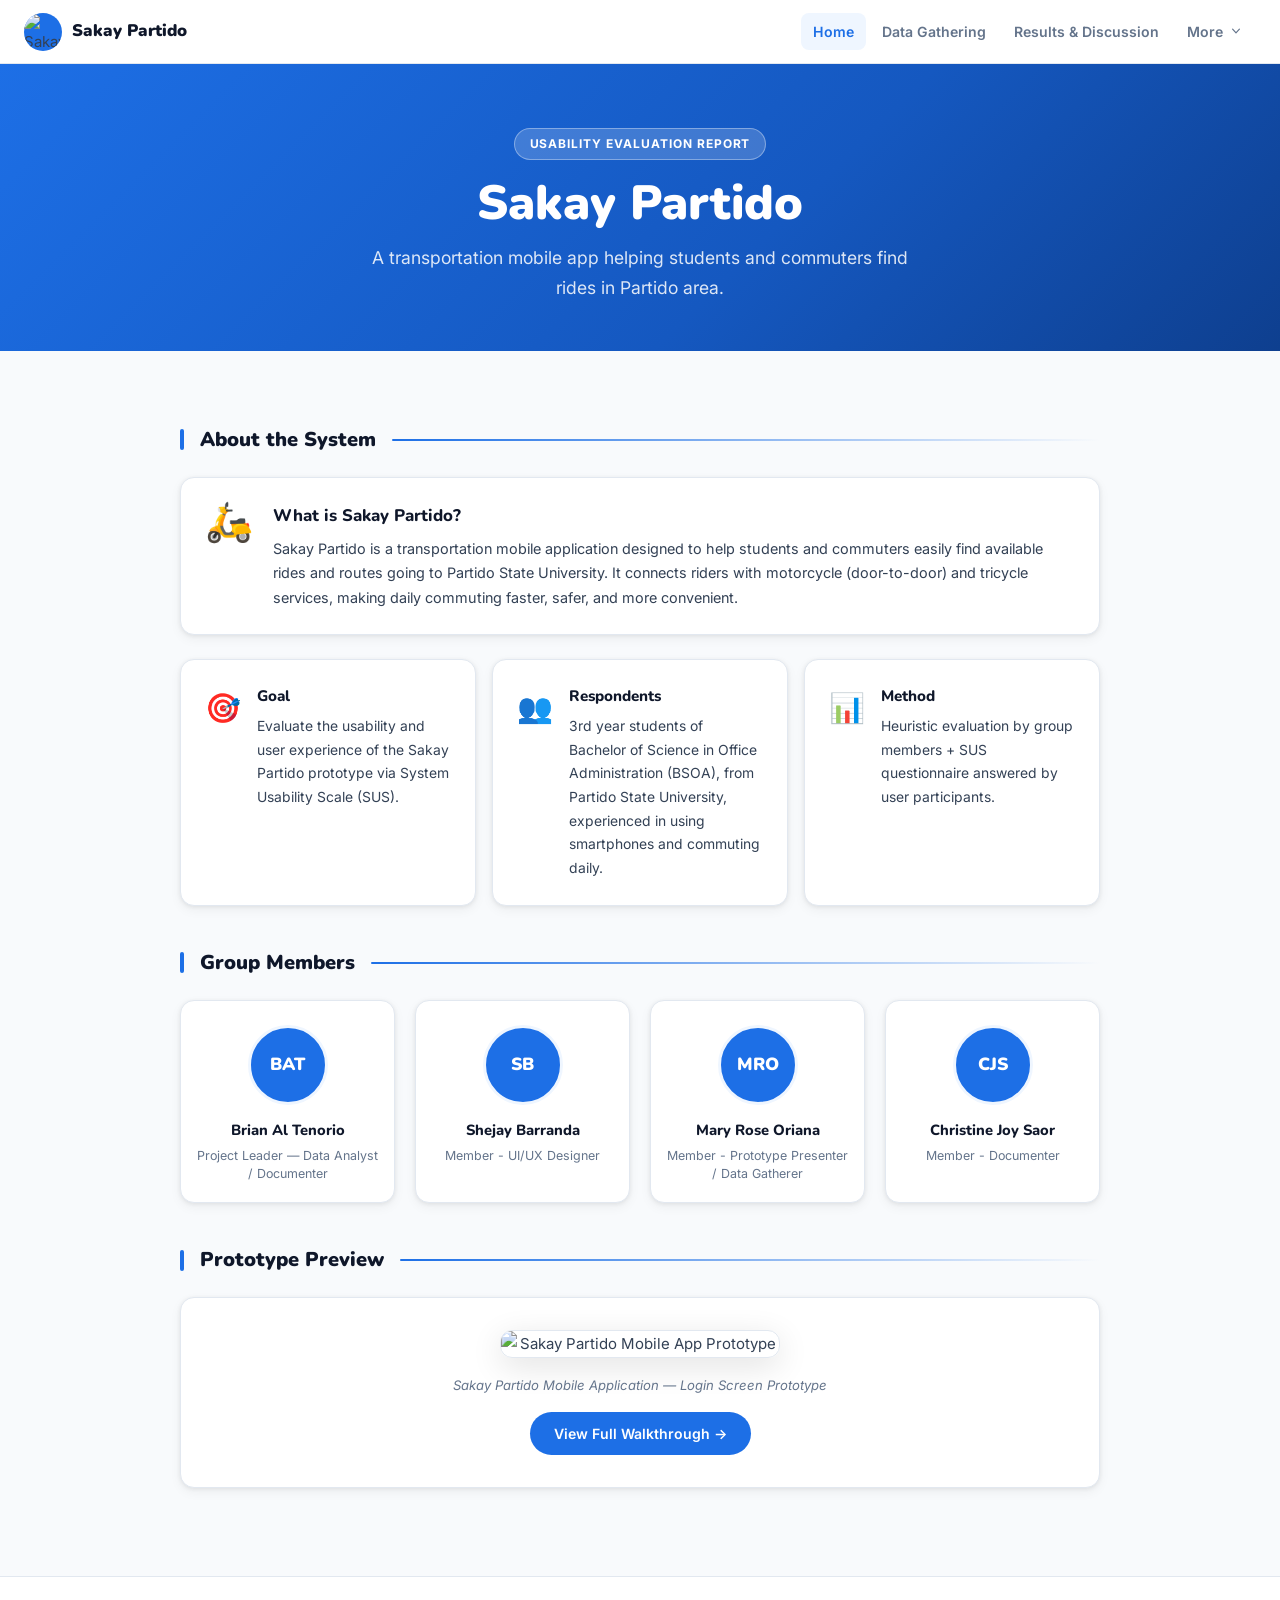
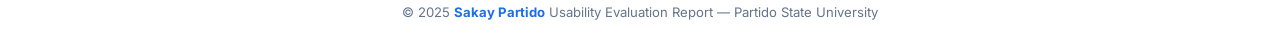
==== commit b5d28a90: "sections" ====
--- a/index.html
+++ b/index.html
@@ -5,6 +5,24 @@
     <meta name="viewport" content="width=device-width, initial-scale=1.0">
     <title>Sakay Partido – Home</title>
     <link rel="stylesheet" href="style.css">
+    <style>
+        .section-divider {
+            display: flex;
+            align-items: center;
+            gap: 1rem;
+            margin-bottom: 1.25rem;
+        }
+        .section-divider::after {
+            content: "";
+            flex: 1;
+            height: 2px;
+            background: linear-gradient(to right, var(--primary, #3b82f6), transparent);
+            border-radius: 99px;
+        }
+        .section-title {
+            white-space: nowrap;
+        }
+    </style>
 </head>
 <body>
 
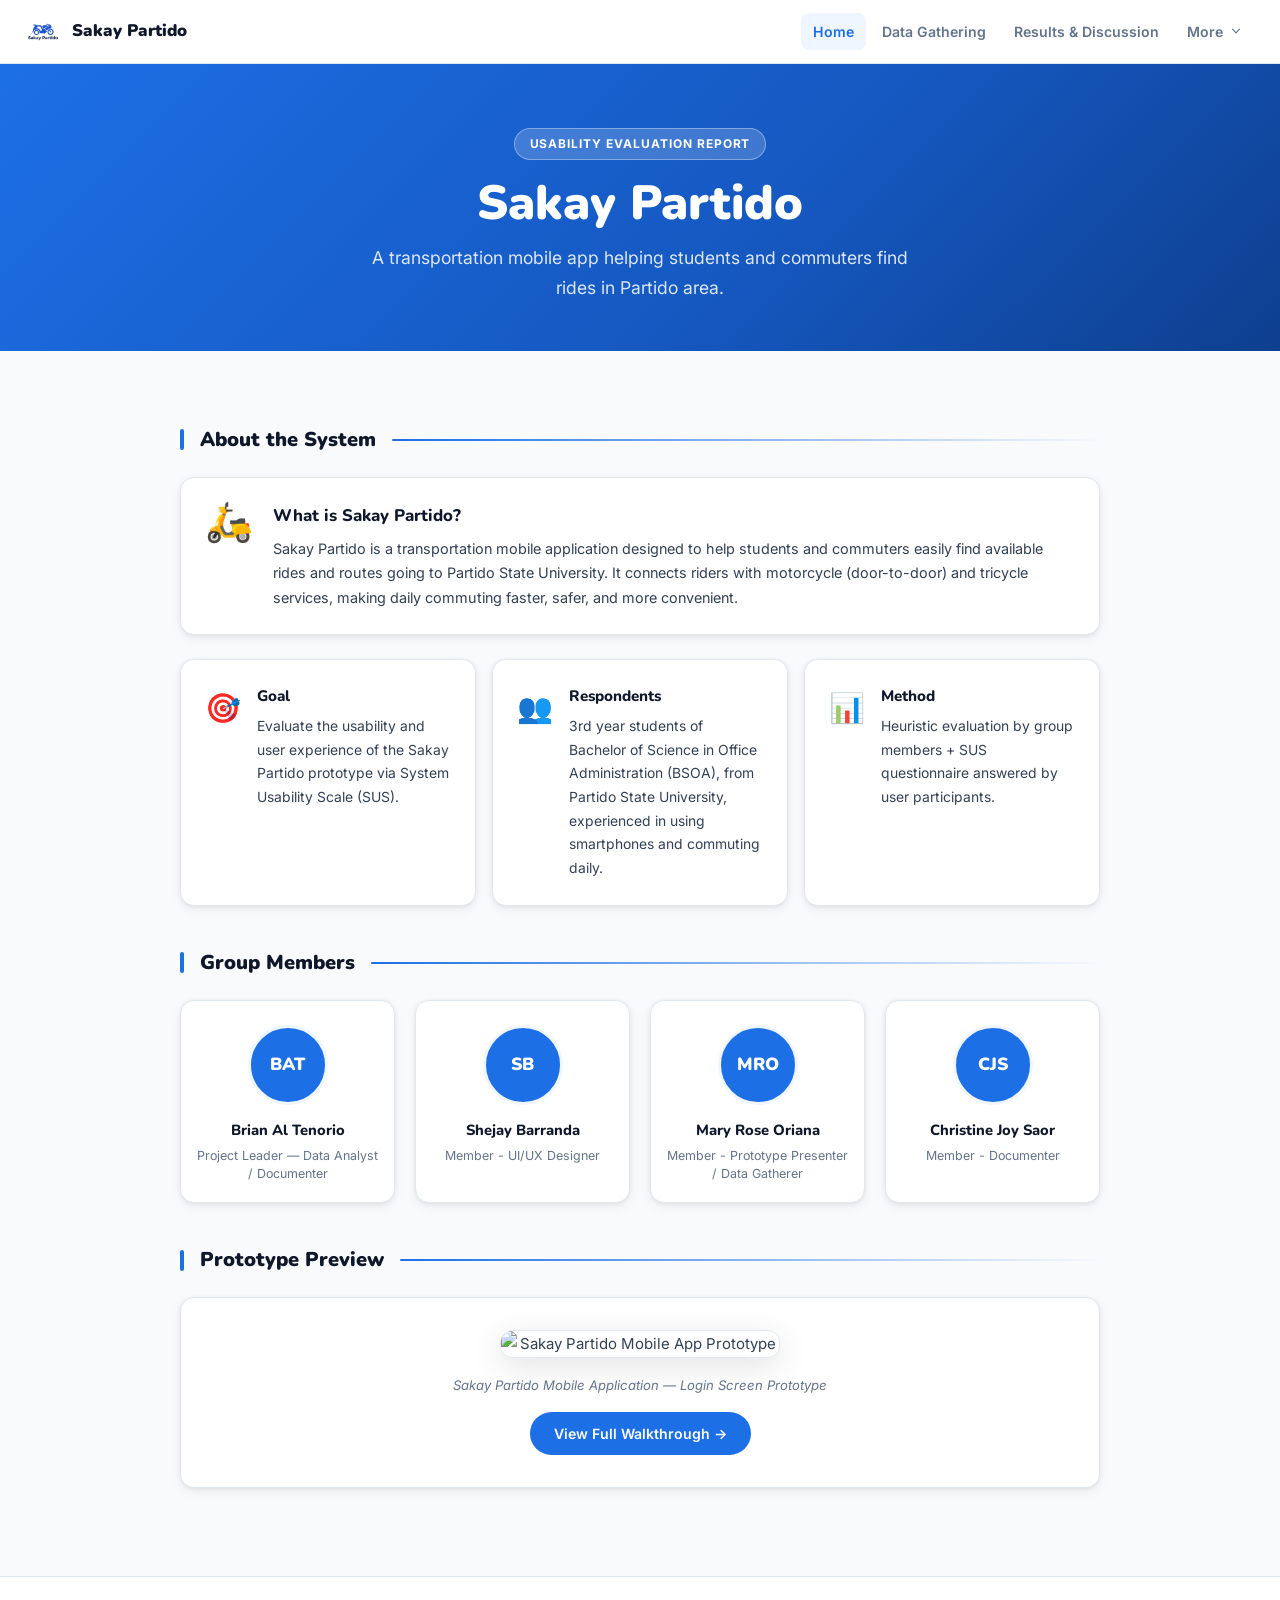
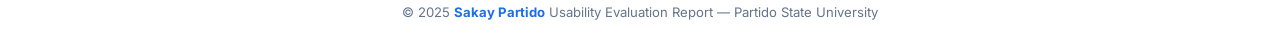
==== commit 04971d04: "index.html" ====
--- a/index.html
+++ b/index.html
@@ -124,7 +124,7 @@
 
     <div class="group-members">
         <div class="member-card">
-            <img src="images/john.jpg" alt="BAT" class="member-image"
+            <img src="Brian.jpg" alt="BAT" class="member-image"
                  onerror="this.outerHTML='<div class=\'member-image fallback\'>BAT</div>'">
             <div class="member-name">Brian Al Tenorio</div>
             <div class="member-role">Project Leader — Data Analyst / Documenter</div>
@@ -191,4 +191,4 @@
     });
 </script>
 </body>
-</html>+</html>
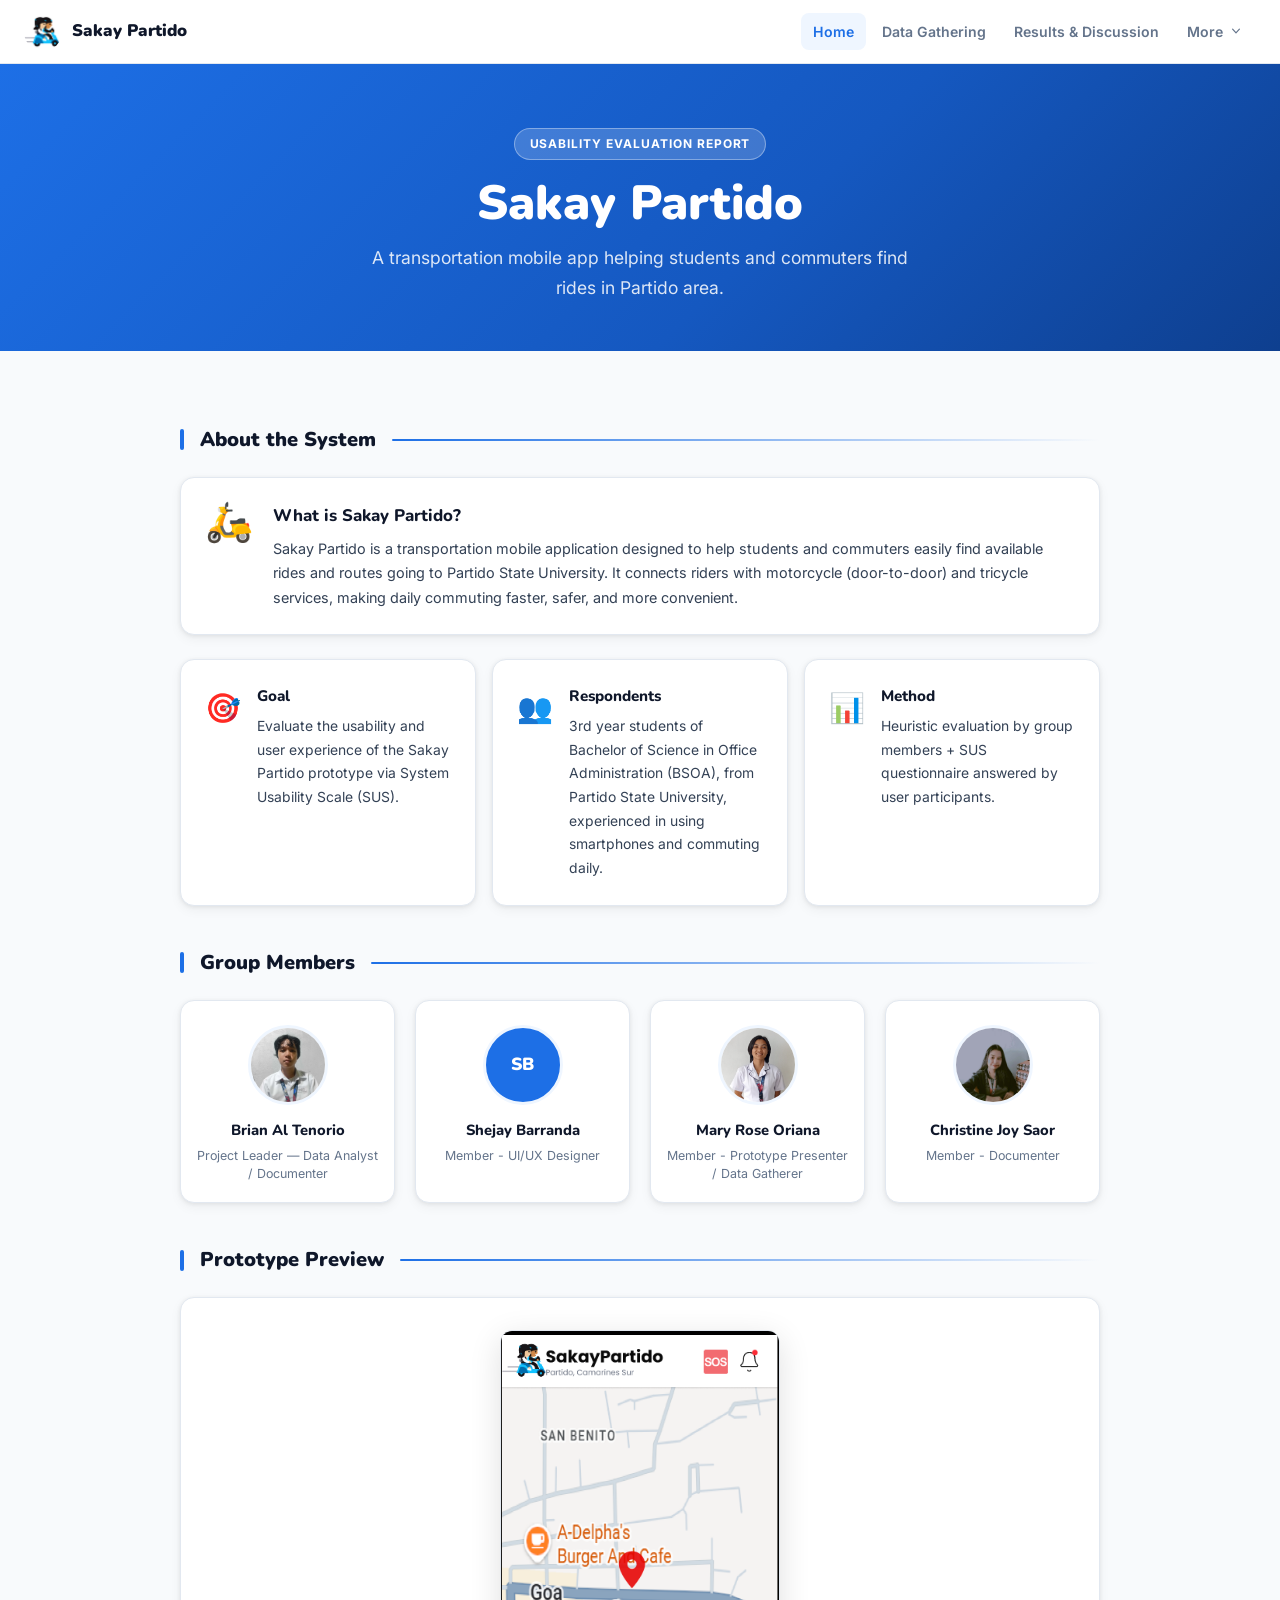
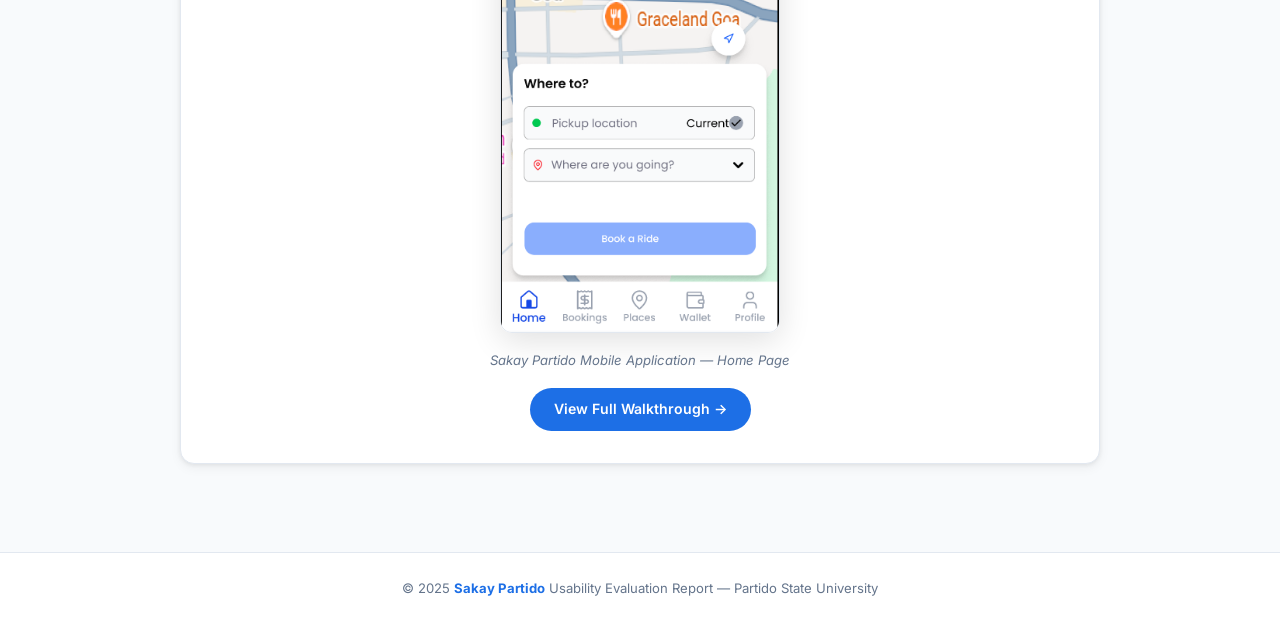
==== commit dc9f7e65: "ok" ====
--- a/index.html
+++ b/index.html
@@ -124,7 +124,7 @@
 
     <div class="group-members">
         <div class="member-card">
-            <img src="Brian.jpg" alt="BAT" class="member-image"
+            <img src="images/Brian.jpg" alt="BAT" class="member-image"
                  onerror="this.outerHTML='<div class=\'member-image fallback\'>BAT</div>'">
             <div class="member-name">Brian Al Tenorio</div>
             <div class="member-role">Project Leader — Data Analyst / Documenter</div>
@@ -136,13 +136,13 @@
             <div class="member-role">Member - UI/UX Designer</div>
         </div>
         <div class="member-card">
-            <img src="MR Oriana.jpg" alt="MRO" class="member-image"
+            <img src="images/MR Oriana.jpg" alt="MRO" class="member-image"
                  onerror="this.outerHTML='<div class=\'member-image fallback\'>MRO</div>'">
             <div class="member-name">Mary Rose Oriana</div>
             <div class="member-role">Member - Prototype Presenter / Data Gatherer</div>
         </div>
         <div class="member-card">
-            <img src="CJ Saor.jpg" alt="CJS" class="member-image"
+            <img src="images/CJ Saor.jpg" alt="CJS" class="member-image"
                  onerror="this.outerHTML='<div class=\'member-image fallback\'>CJS</div>'">
             <div class="member-name">Christine Joy Saor</div>
             <div class="member-role">Member - Documenter</div>
@@ -155,8 +155,8 @@
     </div>
 
     <div class="prototype-preview">
-        <img src="Prototype_Preview.png" alt="Sakay Partido Mobile App Prototype" class="prototype-screenshot">
-        <p>Sakay Partido Mobile Application — Login Screen Prototype</p>
+        <img src="images/screens/4_Home_Page.png" alt="Sakay Partido Mobile App Prototype" class="prototype-screenshot">
+        <p>Sakay Partido Mobile Application — Home Page</p>
         <a href="prototype.html" style="display:inline-block; margin-top:1rem; background:var(--primary); color:#fff; padding:0.6rem 1.5rem; border-radius:99px; text-decoration:none; font-weight:600; font-size:0.88rem; transition:background 0.2s;" onmouseover="this.style.background='var(--primary-dark)'" onmouseout="this.style.background='var(--primary)'">
             View Full Walkthrough →
         </a>
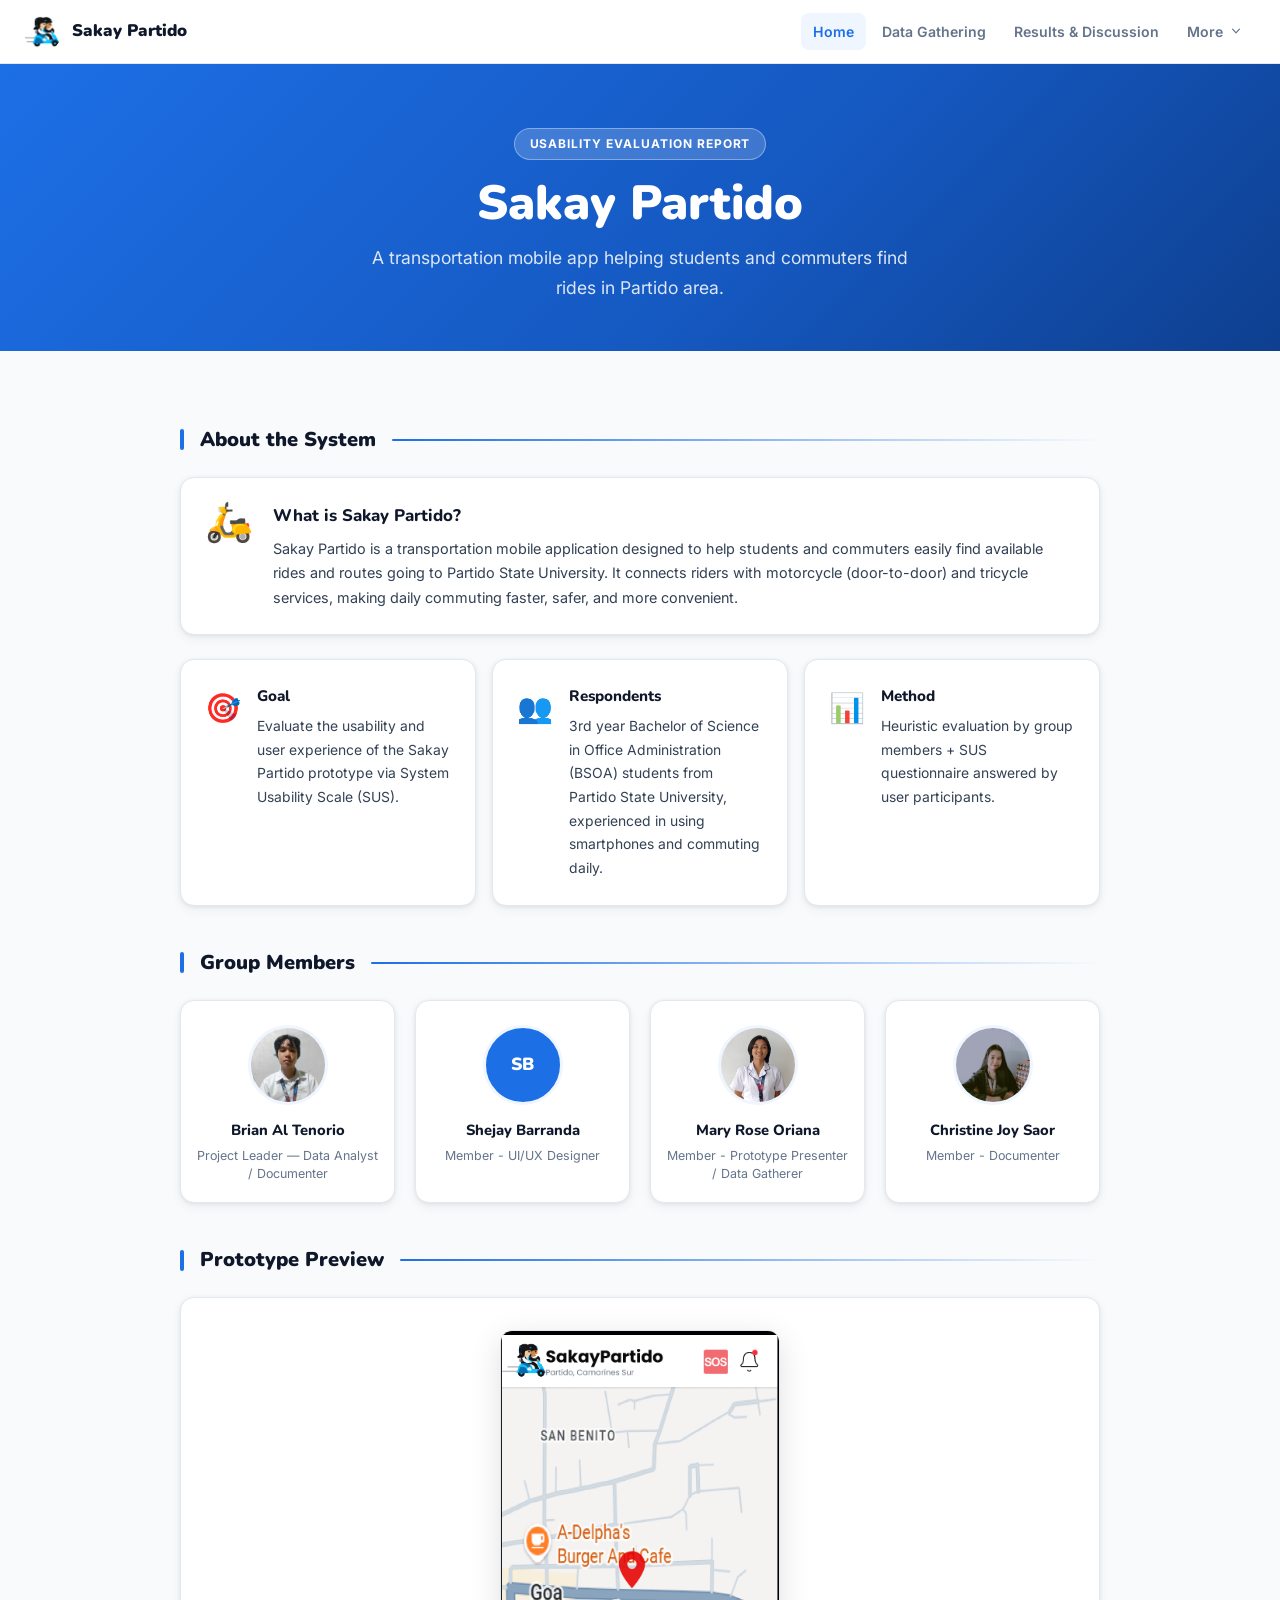
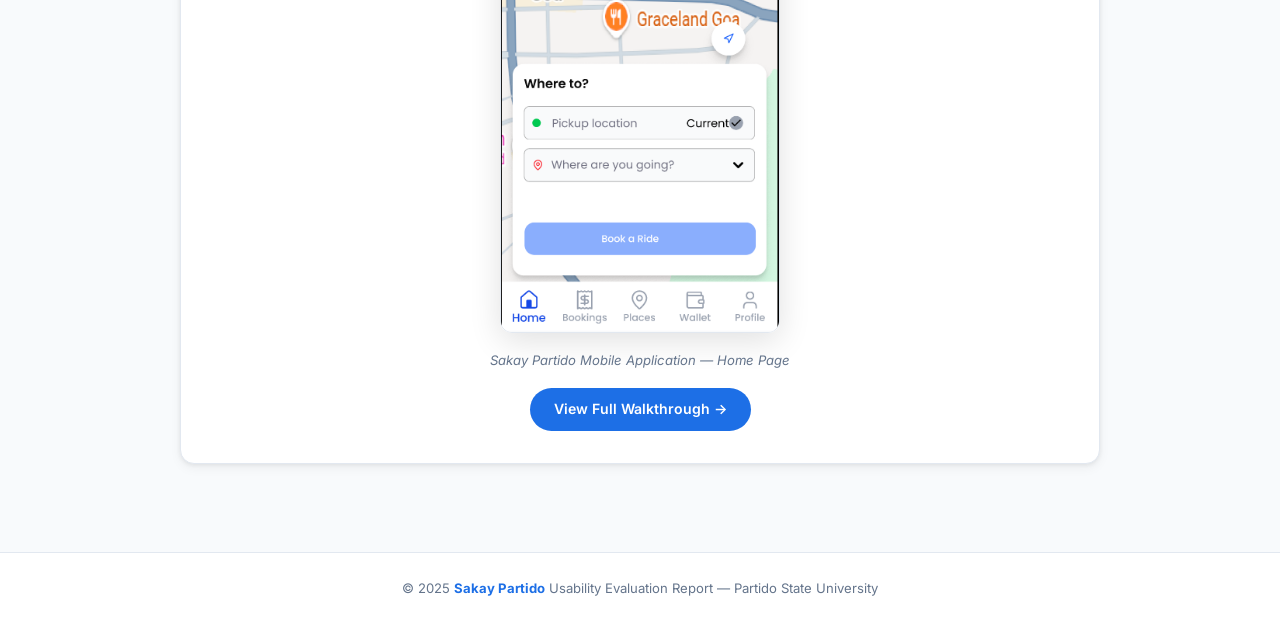
==== commit c8448ed4: "reflection" ====
--- a/index.html
+++ b/index.html
@@ -105,7 +105,7 @@
             <div style="font-size:1.8rem; flex-shrink:0;">👥</div>
             <div>
                 <h3 style="border:none; padding:0; margin-bottom:0.3rem; font-size:0.95rem;">Respondents</h3>
-                <p style="font-size:0.87rem;">3rd year students of Bachelor of Science in Office Administration (BSOA), from Partido State University, experienced in using smartphones and commuting daily.</p>
+                <p style="font-size:0.87rem;">3rd year Bachelor of Science in Office Administration (BSOA) students from Partido State University, experienced in using smartphones and commuting daily.</p>
             </div>
         </div>
         <div class="card" style="margin-bottom:0; display:flex; align-items:flex-start; gap:1rem;">
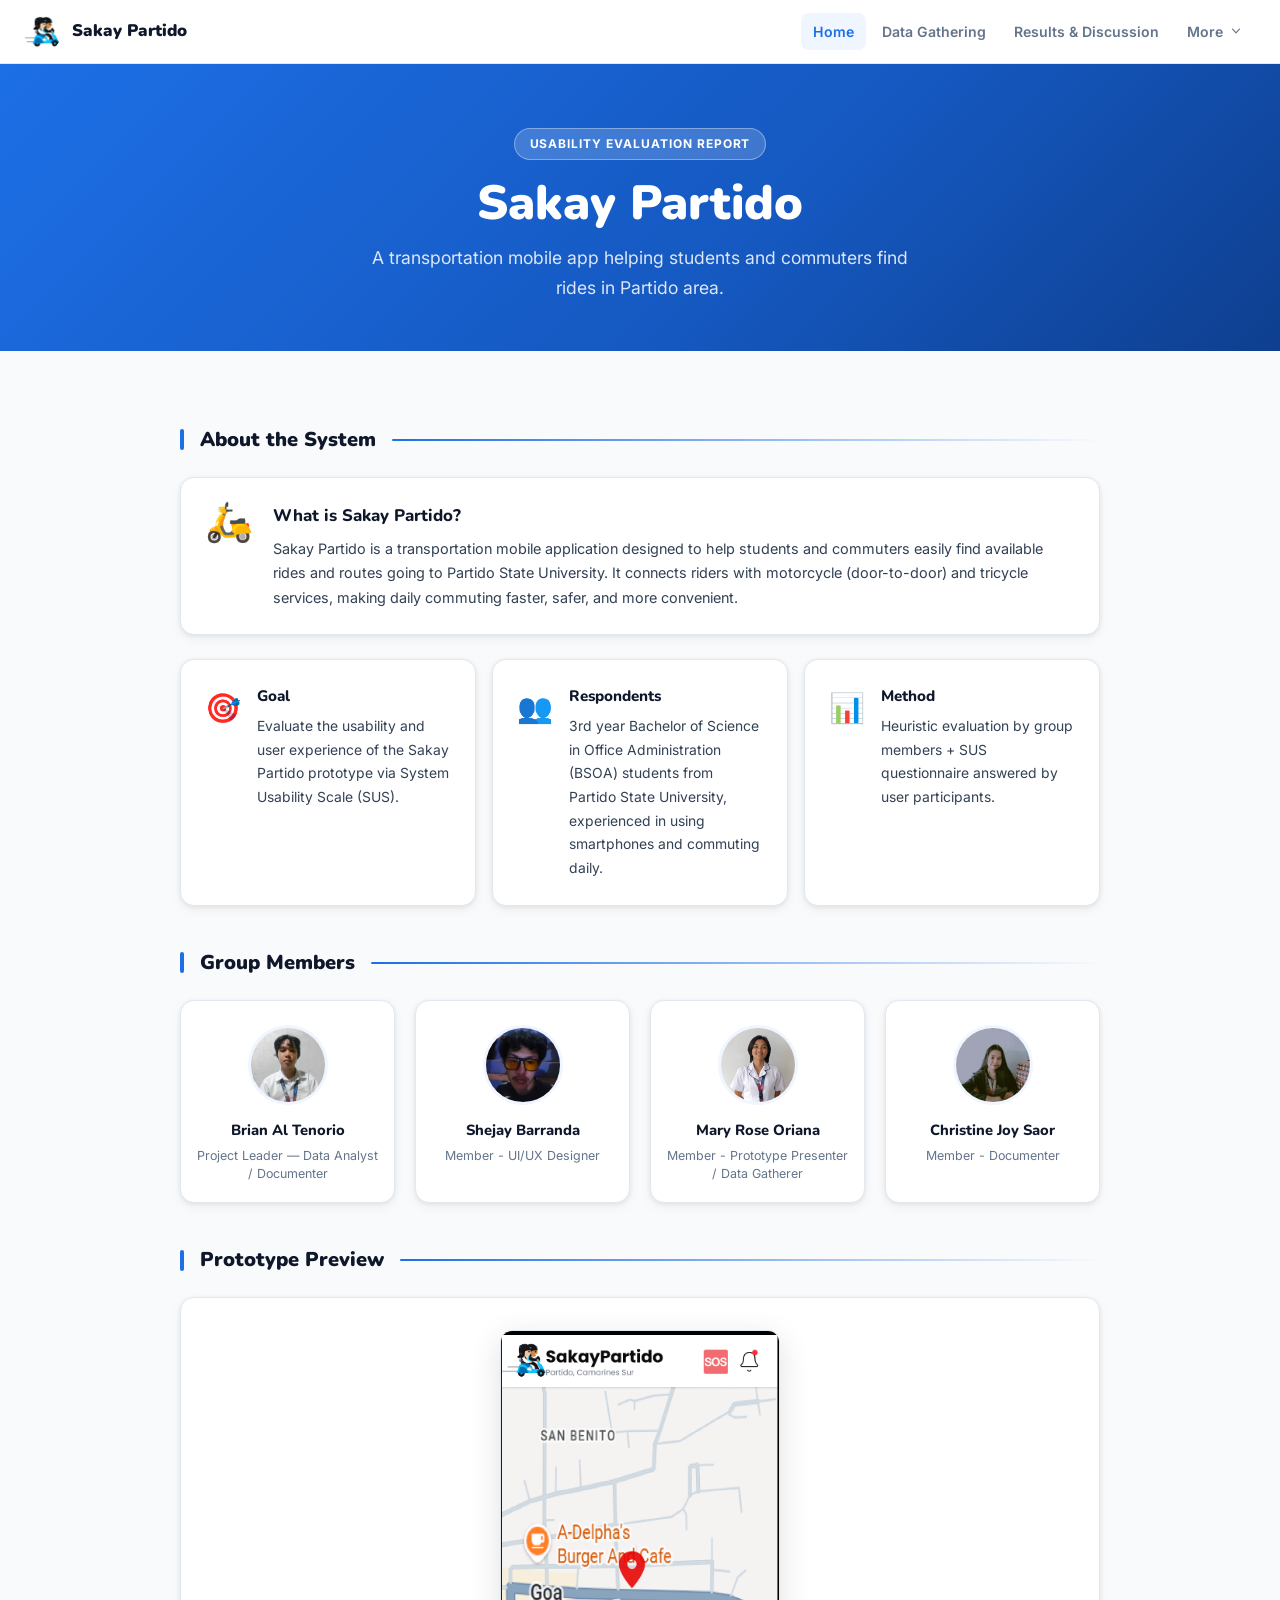
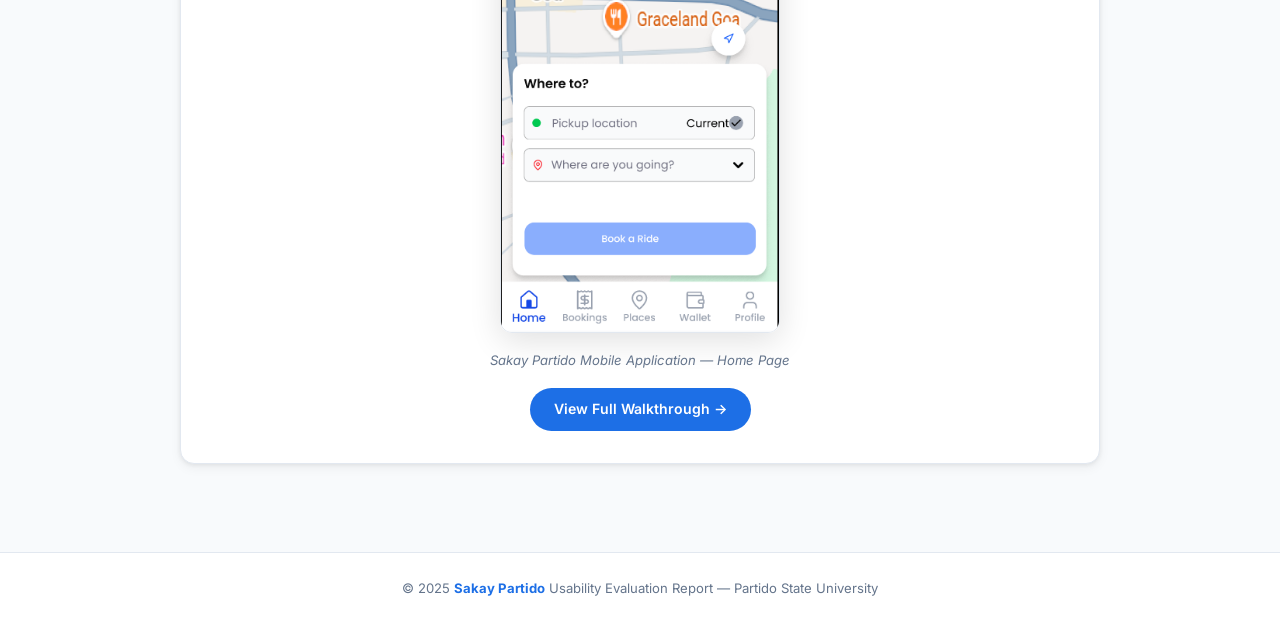
==== commit 890fc87c: "pic" ====
--- a/index.html
+++ b/index.html
@@ -76,7 +76,6 @@
     <p>A transportation mobile app helping students and commuters find rides in Partido area.</p>
 </div>
 
-<!-- ─── MAIN ─── -->
 <main>
 
     <!-- About -->
@@ -130,7 +129,7 @@
             <div class="member-role">Project Leader — Data Analyst / Documenter</div>
         </div>
         <div class="member-card">
-            <img src="images/maria.jpg" alt="SB" class="member-image"
+            <img src="images/shejay.jfif" alt="SB" class="member-image"
                  onerror="this.outerHTML='<div class=\'member-image fallback\'>SB</div>'">
             <div class="member-name">Shejay Barranda</div>
             <div class="member-role">Member - UI/UX Designer</div>
